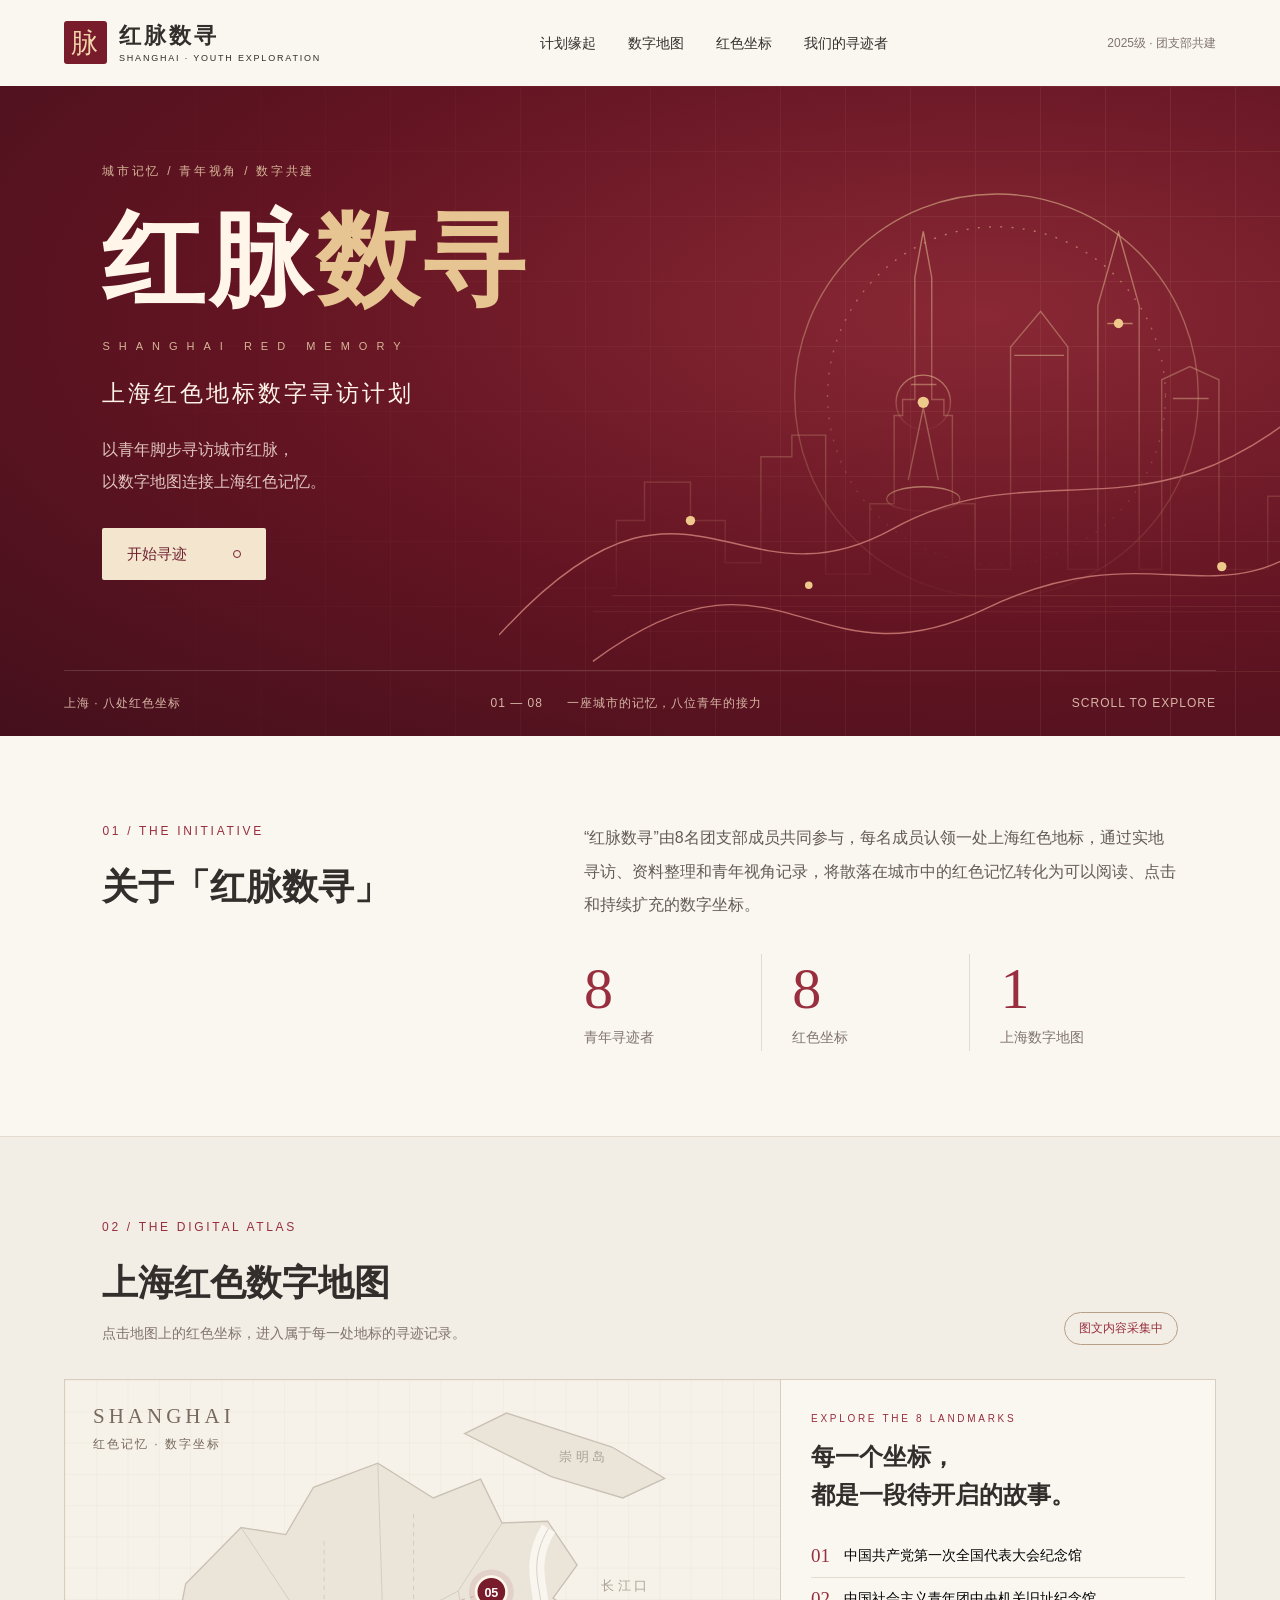
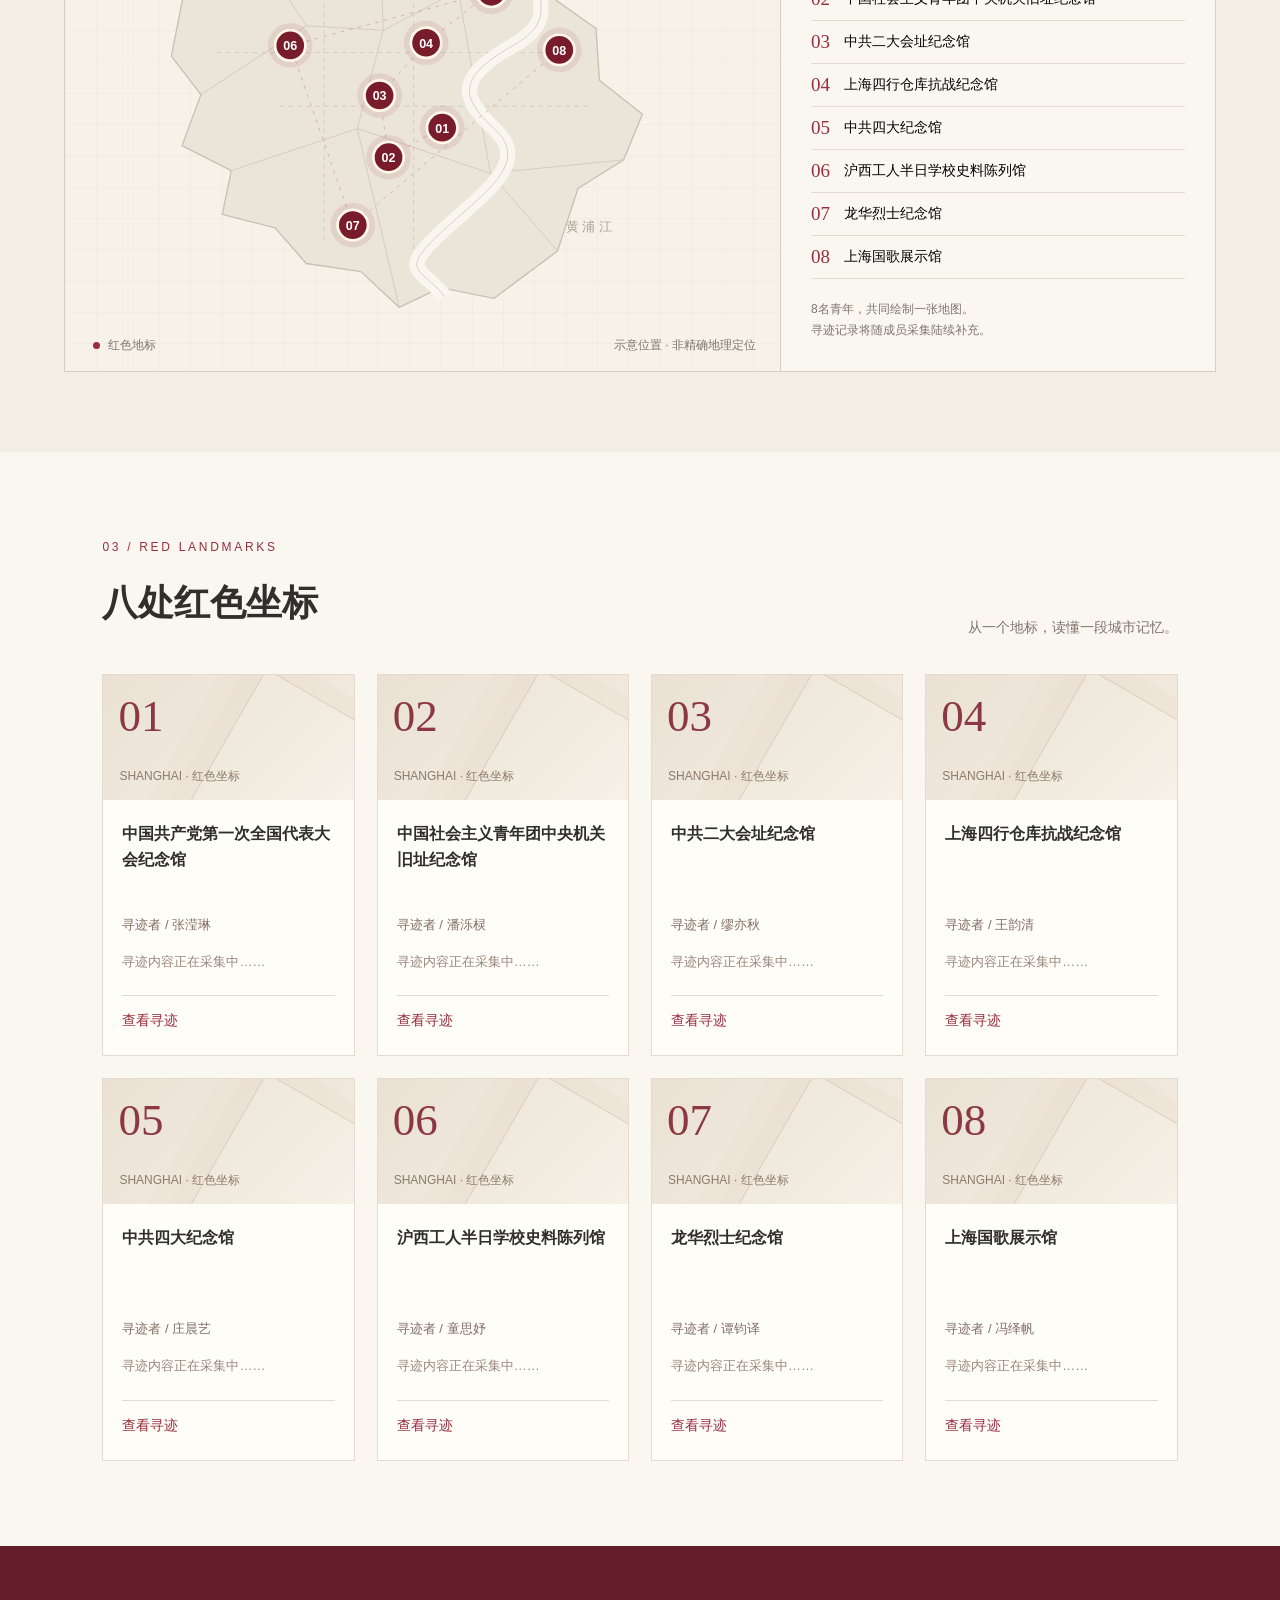
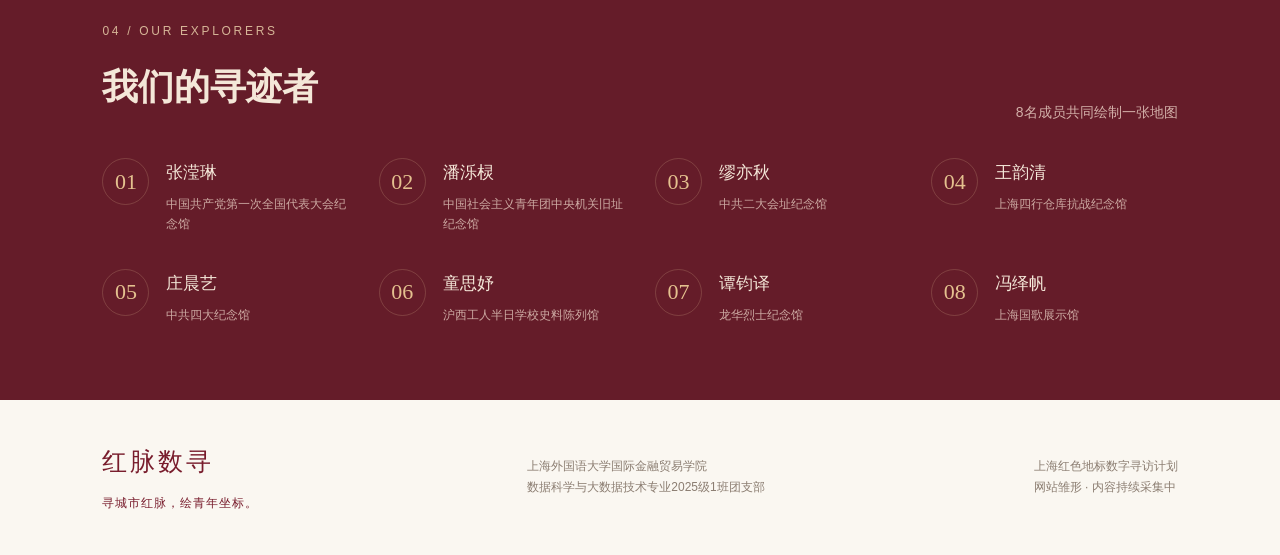
==== index.html @ 89b391ea "Add files via upload" ====
<!doctype html>
<html lang="zh-CN">
<head><meta charset="UTF-8"><meta name="viewport" content="width=device-width,initial-scale=1"><meta name="description" content="红脉数寻：8名青年共同参与的上海红色地标数字寻访计划。"><title>红脉数寻 · 上海红色地标数字寻访计划</title><link rel="icon" type="image/svg+xml" href="data:image/svg+xml,%3Csvg xmlns='http://www.w3.org/2000/svg' viewBox='0 0 40 40'%3E%3Crect width='40' height='40' rx='10' fill='%23891e31'/%3E%3Cpath d='M8 26L16 14L25 23L33 10' fill='none' stroke='%23f3ddae' stroke-width='3'/%3E%3C/svg%3E"><link rel="stylesheet" href="style.css"><script defer src="data.js"></script><script defer src="script.js"></script></head>
<body><a class="skip" href="#map">跳至数字地图</a><header><a class="brand" href="#home"><span class="brand-mark">脉</span><span>红脉数寻<small>SHANGHAI · YOUTH EXPLORATION</small></span></a><nav aria-label="主导航"><a href="#about">计划缘起</a><a href="#map">数字地图</a><a href="#landmarks">红色坐标</a><a href="#team">我们的寻迹者</a></nav><span class="edition">2025级 · 团支部共建</span></header>
<main><section class="hero" id="home"><div class="hero-grid"></div><div class="hero-copy"><p class="eyebrow">城市记忆 / 青年视角 / 数字共建</p><h1>红脉<span>数寻</span><i>SHANGHAI RED MEMORY</i></h1><h2>上海红色地标数字寻访计划</h2><p class="hero-description">以青年脚步寻访城市红脉，<br>以数字地图连接上海红色记忆。</p><a class="button light" href="#map">开始寻迹 <span class="button-dot"></span></a></div><svg class="skyline" viewBox="0 0 900 590" aria-hidden="true"><defs><linearGradient id="city" x2="0" y2="1"><stop stop-color="#d1a37e" stop-opacity=".7"/><stop offset="1" stop-color="#d1a37e" stop-opacity=".04"/></linearGradient></defs><g fill="none" stroke="url(#city)" stroke-width="1.5"><circle cx="530" cy="265" r="215"/><circle cx="530" cy="265" r="180" stroke-dasharray="2 10"/><path d="M40 470H125V398H155V357H204V398H241V443H279V330H312V307H348V455H395V380H421V286H430V269H443V139L452 90L461 139V269H474V286H483V380H507V450H545V213L577 175L606 213V450H638V169L660 91L682 169V450H706V248L736 234L767 248V450H819V372H859V470H895"/><path d="M436 355L452 278L468 355M439 253H466M549 222H602M648 188H675M718 268H756M120 478H863M100 495H875M140 516H845"/><circle cx="452" cy="272" r="29"/><ellipse cx="452" cy="375" rx="39" ry="13"/><path d="M100 548C300 400 330 582 518 492S770 520 900 393M0 520C200 300 250 500 419 407S701 440 900 240" stroke="#bd6e69"/></g><g fill="#efc98c"><circle cx="204" cy="398" r="5"/><circle cx="452" cy="272" r="6"/><circle cx="660" cy="188" r="5"/><circle cx="770" cy="447" r="5"/><circle cx="330" cy="467" r="4"/></g></svg><div class="hero-bottom"><span>上海 · 八处红色坐标</span><span>01 — 08 <b>一座城市的记忆，八位青年的接力</b></span><span>SCROLL TO EXPLORE</span></div></section>
<section class="section about" id="about"><div><p class="eyebrow red">01 / THE INITIATIVE</p><h2>关于「红脉数寻」</h2></div><div><p class="intro">“红脉数寻”由8名团支部成员共同参与，每名成员认领一处上海红色地标，通过实地寻访、资料整理和青年视角记录，将散落在城市中的红色记忆转化为可以阅读、点击和持续扩充的数字坐标。</p><div class="stats"><div><strong>8</strong><span>青年寻迹者</span></div><div><strong>8</strong><span>红色坐标</span></div><div><strong>1</strong><span>上海数字地图</span></div></div></div></section>
<section class="map-section" id="map"><div class="section-heading"><div><p class="eyebrow red">02 / THE DIGITAL ATLAS</p><h2>上海红色数字地图</h2><p>点击地图上的红色坐标，进入属于每一处地标的寻迹记录。</p></div><span class="status">图文内容采集中</span></div><div class="atlas"><div class="map-canvas"><div class="map-caption">SHANGHAI<br><small>红色记忆 · 数字坐标</small></div><svg id="map-svg" viewBox="0 0 800 660" role="group" aria-label="上海红色地标示意地图"><defs><pattern id="grid" width="35" height="35" patternUnits="userSpaceOnUse"><path d="M35 0H0V35" fill="none" stroke="#e5dcd1" stroke-width=".6"/></pattern></defs><rect width="800" height="660" fill="url(#grid)"/><g fill="#eae4d9" stroke="#c9c1b4" stroke-width="1.5"><path d="M135 228L197 165L247 173L278 120L350 93L412 132L465 111L489 160L540 158L573 207L546 244L594 278L598 336L646 374L625 425L574 457L551 527L480 580L420 568L374 590L331 550L270 541L235 501L176 486L186 437L131 409L152 352L119 309Z"/><path d="M447 60L494 37L612 75L671 110L624 132L544 108Z"/></g><g fill="none" stroke="#d3cabc" stroke-width="1"><path d="M197 165L270 275L152 352M270 275L356 280L350 93M356 280L440 236L489 160M356 280L327 390L186 437M327 390L374 590M327 390L476 440L551 527M440 236L476 440L625 425"/><path d="M170 305L552 305M240 365L590 365M290 180L290 515M390 150L390 550" stroke-dasharray="5 5"/></g><path d="M541 166C503 229 566 260 503 296S440 353 481 391S467 463 420 507S398 545 425 578" fill="none" stroke="#f9f6ef" stroke-width="17"/><path d="M541 166C503 229 566 260 503 296S440 353 481 391S467 463 420 507S398 545 425 578" fill="none" stroke="#d4cbc0" stroke-width="1"/><text x="560" y="505" class="geo-label">黄浦江</text><text x="553" y="91" class="geo-label">崇明岛</text><text x="600" y="235" class="geo-label">长江口</text><path id="connections" fill="none" stroke="#a84751" stroke-opacity=".35" stroke-dasharray="4 6"/><g id="nodes"></g></svg><div class="map-foot"><span><i></i> 红色地标</span><span>示意位置 · 非精确地理定位</span></div></div><aside class="map-directory"><p class="eyebrow red">EXPLORE THE 8 LANDMARKS</p><h3>每一个坐标，<br>都是一段待开启的故事。</h3><div id="map-list"></div><p class="map-note">8名青年，共同绘制一张地图。<br>寻迹记录将随成员采集陆续补充。</p></aside></div></section>
<section class="section landmarks" id="landmarks"><div class="section-heading"><div><p class="eyebrow red">03 / RED LANDMARKS</p><h2>八处红色坐标</h2></div><p>从一个地标，读懂一段城市记忆。</p></div><div class="cards" id="cards"></div></section>
<section class="team-section" id="team"><div class="section-heading"><div><p class="eyebrow">04 / OUR EXPLORERS</p><h2>我们的寻迹者</h2></div><p>8名成员共同绘制一张地图</p></div><div id="team-grid" class="team-grid"></div></section></main><footer><div class="footer-brand">红脉数寻<small>寻城市红脉，绘青年坐标。</small></div><p>上海外国语大学国际金融贸易学院<br>数据科学与大数据技术专业2025级1班团支部</p><span>上海红色地标数字寻访计划<br>网站雏形 · 内容持续采集中</span></footer>
<div id="detail-overlay" hidden></div><div id="detail" class="drawer" role="dialog" aria-modal="true" aria-labelledby="detail-title" hidden><div class="drawer-bar"><span>红脉数寻 / 寻迹档案</span><button id="close-detail" aria-label="关闭地标详情">关闭 ×</button></div><div id="detail-content"></div></div></body></html>
---- style.css ----
:root{--wine:#781c2c;--red:#982e3e;--ink:#312e2b;--muted:#80746d;--paper:#faf7f1;--line:#e4dbd0;--gold:#e6c592}*{box-sizing:border-box}html{scroll-behavior:smooth;scroll-padding-top:86px}body{margin:0;background:var(--paper);color:var(--ink);font:16px/1.75 "Microsoft YaHei","PingFang SC",sans-serif}button,a{-webkit-tap-highlight-color:transparent}a{color:inherit;text-decoration:none}button{font:inherit;cursor:pointer}button:focus-visible,a:focus-visible,[tabindex]:focus-visible{outline:3px solid #c69442;outline-offset:5px}.skip{position:fixed;left:15px;top:-100px;z-index:100;background:white;padding:10px}.skip:focus{top:15px}header{height:86px;display:flex;align-items:center;justify-content:space-between;padding:0 5%;background:var(--paper);gap:24px}.brand{display:flex;gap:12px;align-items:center;font-weight:700;font-size:22px;letter-spacing:3px}.brand-mark{display:grid;place-items:center;background:var(--wine);color:#f3d7ac;border-radius:3px;width:43px;height:43px;font:27px Georgia,serif}.brand small{display:block;font-size:9px;letter-spacing:1.8px;font-weight:400}.brand span:last-child{line-height:1.4}nav{display:flex;gap:32px;font-size:14px}nav a:hover{color:var(--red)}.edition{font-size:12px;color:var(--muted)}.hero{position:relative;min-height:650px;overflow:hidden;background:radial-gradient(ellipse at 77% 35%,#8a2835 0,#631422 53%,#44101c 100%);color:#fff5e8;padding:75px 8% 105px}.hero-grid{position:absolute;inset:0;opacity:.13;background-image:linear-gradient(#c7987a 1px,transparent 1px),linear-gradient(90deg,#c7987a 1px,transparent 1px);background-size:65px 65px;mask-image:linear-gradient(90deg,transparent,#000)}.hero-copy{position:relative;z-index:1}.eyebrow{font-size:12px;letter-spacing:2.7px;font-weight:500;margin:0 0 20px;color:#d6b597}.red{color:var(--red)}h1{font-family:"Songti SC","SimSun",serif;font-size:clamp(76px,8vw,120px);font-weight:700;line-height:1.15;letter-spacing:5px;margin:0 0 20px}h1 span{color:var(--gold)}h1 i{display:block;font:11px/2 sans-serif;letter-spacing:9px;margin-top:15px;color:#d6b597}h2{font-family:"Songti SC","SimSun",serif;font-weight:600;font-size:36px;line-height:1.4;margin:0 0 16px}.hero h2{font-family:inherit;font-size:23px;font-weight:400;letter-spacing:3px}.hero-description{font-size:16px;color:#e0c5be;margin:25px 0 30px;line-height:2}.button{display:inline-flex;align-items:center;justify-content:space-between;gap:46px;padding:13px 25px;font-size:15px;border-radius:2px}.light{background:#f3e5ce;color:#6e2130}.button:hover{background:#fff3dd}.button-dot{width:8px;height:8px;border:1px solid var(--wine);border-radius:50%}.skyline{position:absolute;width:66%;right:-5%;bottom:35px;max-height:590px}.hero-bottom{position:absolute;bottom:0;left:5%;right:5%;height:66px;border-top:1px solid #ffffff25;display:flex;justify-content:space-between;align-items:center;font-size:12px;color:#d7b5a4;letter-spacing:1px}.hero-bottom b{font-weight:400;margin-left:20px}.section{padding:85px 8%}.about{display:grid;grid-template-columns:1fr 1.5fr;gap:8%;border-bottom:1px solid var(--line)}.intro{margin:0;line-height:2.1;color:#645b55}.stats{display:flex;margin-top:32px;gap:0}.stats>div{flex:1;border-right:1px solid var(--line);padding-left:30px}.stats>div:first-child{padding-left:0}.stats>div:last-child{border:0}.stats strong{font:58px/1.2 Georgia,serif;color:var(--red);display:block}.stats span{font-size:14px;color:var(--muted)}.section-heading{display:flex;align-items:end;justify-content:space-between;gap:30px;margin-bottom:34px}.section-heading p:not(.eyebrow){color:var(--muted);font-size:14px;margin:0}.section-heading h2{margin-bottom:12px}.status{border:1px solid #b89f86;border-radius:30px;padding:5px 14px;font-size:12px;white-space:nowrap;color:var(--red)}.map-section{padding:80px 5%;background:#f2ede5}.map-section>.section-heading{padding:0 3.3%}.atlas{display:grid;grid-template-columns:minmax(0,1.65fr) minmax(285px,1fr);border:1px solid #d8cec0;background:var(--paper)}.map-canvas{position:relative;background:#f6f2e9;border-right:1px solid #d8cec0;display:flex;align-items:center}.map-canvas svg{display:block;width:100%;height:auto}.map-caption{position:absolute;top:24px;left:28px;font:21px Georgia,serif;letter-spacing:4px;z-index:1;color:#77695e}.map-caption small{font:12px/2 sans-serif;letter-spacing:2px}.geo-label{font:14px sans-serif;fill:#aaa095;letter-spacing:4px}.map-foot{position:absolute;bottom:15px;left:28px;right:24px;display:flex;justify-content:space-between;font-size:12px;color:var(--muted)}.map-foot i{display:inline-block;width:7px;height:7px;border-radius:50%;background:var(--red);margin-right:5px}.node{cursor:pointer;outline:none}.node .halo{fill:#992b3b;opacity:.1;animation:pulse 4s infinite}.node .pin{fill:var(--wine);stroke:#fff7e8;stroke-width:3}.node text{fill:white;font:bold 14px sans-serif;text-anchor:middle;dominant-baseline:central;pointer-events:none}.node:hover .pin,.node:focus .pin{fill:#bd5960;stroke:#c9974d;stroke-width:4}.node:hover .halo{opacity:.25}.map-directory{padding:30px}.map-directory h3{font-family:"SimSun",serif;font-size:24px;line-height:1.6;margin:0 0 20px}.map-directory .eyebrow{font-size:10px;margin-bottom:10px}.map-list-button{width:100%;display:flex;align-items:center;text-align:left;gap:14px;background:none;border:0;border-bottom:1px solid var(--line);padding:10px 0;font-size:14px;line-height:1.5}.map-list-button span{font:19px Georgia,serif;color:var(--red)}.map-list-button:hover{color:var(--red);background:#efe6db}.map-note{font-size:12px;color:var(--muted);margin:20px 0 0}.cards{display:grid;grid-template-columns:repeat(4,minmax(0,1fr));gap:22px}.card{background:#fffdf8;border:1px solid var(--line);transition:transform .25s,box-shadow .25s;overflow:hidden}.card:hover{transform:translateY(-5px);box-shadow:0 12px 35px #41101c0d}.card-art{height:125px;position:relative;background:linear-gradient(135deg,#eae1d4,#f6f0e6);overflow:hidden;padding:15px}.card-art:after{content:"";position:absolute;width:170px;height:170px;right:-30px;top:25px;border:1px solid #b79a7c55;transform:rotate(30deg);box-shadow:0 0 0 18px #b79a7c0c,0 0 0 38px #b79a7c0a}.card-number{font:45px Georgia,serif;color:#8c3744}.card-art small{position:absolute;bottom:13px;left:16px;font-size:12px;color:#8c7a6a}.card-content{padding:21px 19px}.card h3{font-size:16px;line-height:1.65;margin:0 0 14px;min-height:79px}.collector{font-size:13px;color:#806e63;margin:0}.card-tagline{font-size:13px;color:#98867b;margin:14px 0 22px}.card button{border:0;border-top:1px solid var(--line);background:none;padding:12px 0 0;width:100%;text-align:left;color:var(--red);font-size:14px}.team-section{padding:75px 8%;background:#651c29;color:#f4e7d8}.team-section .section-heading p:not(.eyebrow){color:#d2afa8}.team-grid{display:grid;grid-template-columns:repeat(4,1fr);gap:34px 30px}.member{display:flex;gap:17px;align-items:start}.avatar{flex-shrink:0;border:1px solid #b8877055;color:#e4c18f;width:47px;height:47px;border-radius:50%;display:grid;place-items:center;font:22px Georgia,serif}.member h3{font-size:17px;font-weight:500;margin:0 0 6px}.member p{font-size:12px;color:#cdaaa3;line-height:1.7;margin:0}footer{display:flex;justify-content:space-between;gap:25px;padding:40px 8%;font-size:12px;color:#8b7d71;align-items:center}.footer-brand{font-family:"SimSun",serif;font-size:25px;color:var(--wine);letter-spacing:3px}.footer-brand small{display:block;font:12px/2 sans-serif;letter-spacing:1px;margin-top:7px}.drawer{position:fixed;left:auto;right:0;top:0;bottom:0;width:min(750px,100%);height:100dvh;max-height:100dvh;max-width:100%;margin:0;border:0;padding:0;background:var(--paper);color:var(--ink);box-shadow:-20px 0 80px #21071340}.drawer:not([hidden]){animation:slide .3s ease-out}#detail-overlay{background:#25101699;backdrop-filter:blur(3px)}.drawer-bar{position:sticky;top:0;background:var(--paper);display:flex;justify-content:space-between;align-items:center;border-bottom:1px solid var(--line);padding:18px 30px;z-index:3;font-size:13px;color:var(--muted)}.drawer-bar button{border:1px solid var(--line);background:none;padding:6px 14px;color:var(--wine)}#detail-content{padding:30px 36px 60px}.detail-no{font:45px Georgia,serif;color:var(--red)}#detail-title{font-size:30px;margin-top:10px}.detail-owner{color:var(--muted);font-size:14px}.detail-tagline{color:var(--red);font-size:16px}.photo{margin:22px 0}.photo-box{aspect-ratio:16/9;background:repeating-linear-gradient(135deg,#eae1d422 0,#eae1d422 1px,transparent 1px,transparent 12px),#f0e9df;border:1px solid #ded1c2;display:grid;place-content:center;text-align:center;color:#9a8270;gap:8px}.photo-box .photo-symbol{font-size:30px;line-height:1}.photo-box span{font-size:14px}.photo img{width:100%;aspect-ratio:16/9;object-fit:cover;display:block}.photo figcaption{font-size:12px;color:#998777;margin-top:8px}.facts{display:grid;grid-template-columns:1fr 1fr;gap:16px;padding:22px 0;border-block:1px solid var(--line);margin:25px 0}.fact dt{font-size:12px;color:var(--muted)}.fact dd{font-size:14px;margin:5px 0 0}.detail-section{margin:30px 0}.detail-section h3{font-family:"SimSun",serif;font-size:22px;border-left:3px solid var(--red);padding-left:12px}.detail-section p{white-space:pre-wrap;overflow-wrap:anywhere}.placeholder{color:#978577}.note{padding:1px 20px 15px;background:#f0e7dc}.tags{display:flex;flex-wrap:wrap;gap:8px}.tag{border:1px solid #d7c6b3;padding:3px 12px;color:#8a524b;font-size:13px}.gallery{display:grid;grid-template-columns:repeat(3,1fr);gap:12px}.gallery .photo{margin:0}.gallery .photo-box span{font-size:12px}.source{padding:15px 0;border-bottom:1px solid var(--line);font-size:14px}.source small{display:block;color:var(--muted)}.source a{color:var(--red);text-decoration:underline}.reveal{opacity:0;transform:translateY(16px);transition:opacity .6s,transform .6s}.reveal.seen{opacity:1;transform:none}@keyframes pulse{50%{r:28;opacity:.03}}@keyframes slide{from{transform:translateX(100%)}to{transform:none}}@media(min-width:1500px){.hero{padding-top:100px;min-height:720px}.skyline{right:0}}@media(max-width:1050px){.edition{display:none}.hero{min-height:620px}.skyline{width:77%;right:-20%;opacity:.7}.cards{grid-template-columns:repeat(2,1fr)}.card h3{min-height:53px}.team-grid{grid-template-columns:repeat(2,1fr)}.atlas{grid-template-columns:1.3fr 1fr}.map-directory{padding:24px 20px}.about{gap:5%;grid-template-columns:1fr 1.5fr}nav{gap:20px}}@media(max-width:700px){header{height:auto;min-height:94px;padding:14px 5%;flex-wrap:wrap;gap:12px}.brand{font-size:19px}.brand small{font-size:8px}nav{width:100%;justify-content:space-between;font-size:12px;gap:8px}.hero{padding:50px 7% 155px;min-height:655px}.hero h2{font-size:18px;letter-spacing:1px}.hero h1{font-size:77px}.hero h1 i{letter-spacing:4px;font-size:9px}.hero .eyebrow{font-size:10px;letter-spacing:2px}.skyline{width:115%;right:-32%;bottom:30px;opacity:.4}.hero-bottom{height:64px;font-size:10px}.hero-bottom b,.hero-bottom>span:last-child{display:none}.section,.map-section,.team-section{padding:55px 6%}.about{display:block}.about .intro{font-size:15px}.section h2,.map-section h2,.team-section h2{font-size:28px}.stats strong{font-size:48px}.stats>div{padding-left:20px}.section-heading{display:block;margin-bottom:25px}.section-heading>.status{display:inline-block;margin-top:16px}.section-heading>p{margin-top:12px!important}.atlas{display:block}.map-canvas{border:0;border-bottom:1px solid var(--line);min-height:380px}.map-canvas svg{min-height:380px}.map-caption{font-size:16px;top:14px;left:16px}.map-caption small{font-size:10px}.map-foot{left:12px;right:12px;font-size:9px;bottom:10px}.map-directory h3{font-size:22px}.cards{grid-template-columns:1fr;gap:20px}.card-art{height:130px}.card h3{min-height:0;font-size:18px}.card-content{padding:20px 23px}.card-tagline{font-size:14px}.team-grid{gap:28px 20px}.member{display:block}.avatar{margin-bottom:10px}.member p{font-size:12px}footer{padding:35px 6%;display:block}footer>span{display:block;margin-top:20px}.eyebrow{font-size:11px}#detail-content{padding:24px 22px 45px}.drawer-bar{padding:14px 22px}.facts{grid-template-columns:1fr}#detail-title{font-size:26px}.gallery{grid-template-columns:1fr}.gallery .photo-box span{font-size:14px}.gallery .photo{margin-bottom:10px}}@media(prefers-reduced-motion:reduce){html{scroll-behavior:auto}*,*:before,*:after{animation:none!important;transition:none!important}.reveal{opacity:1;transform:none}}

[hidden]{display:none!important}.drawer{z-index:51;overflow-y:auto}#detail-overlay{position:fixed;inset:0;z-index:50;background:#25101699;backdrop-filter:blur(3px)}
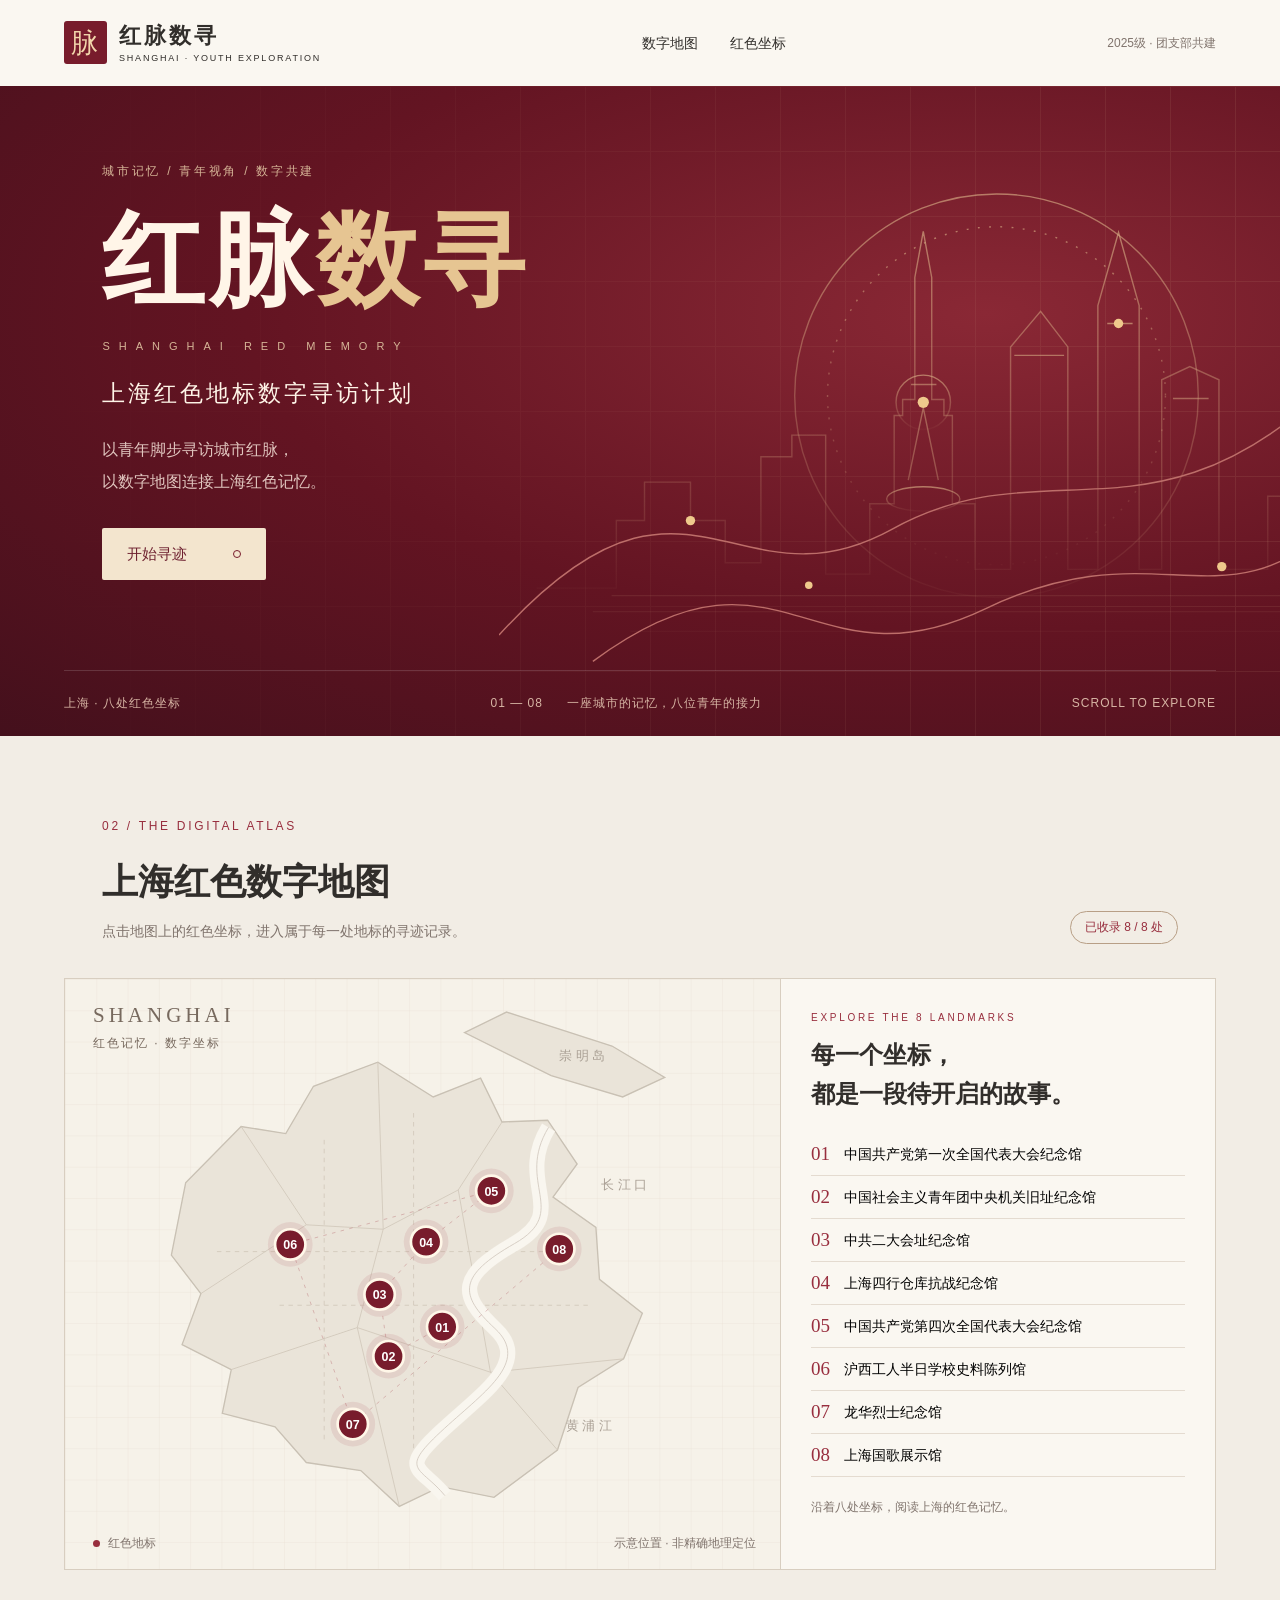
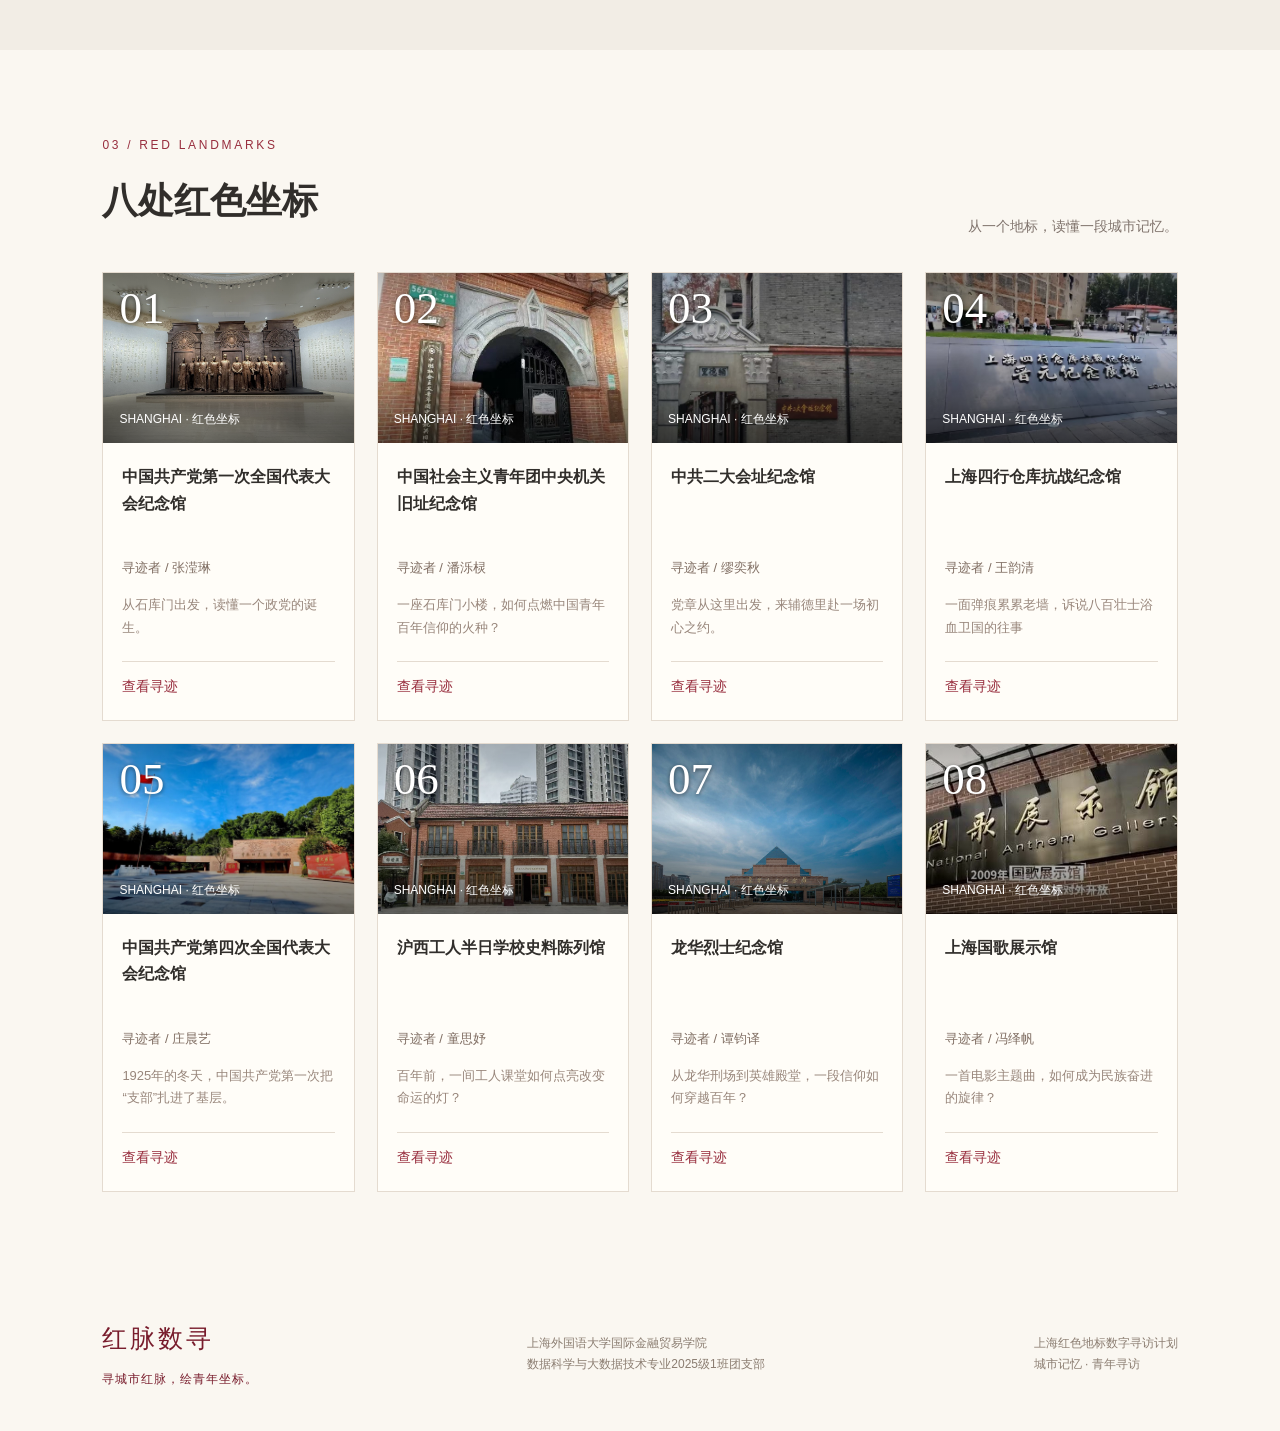
==== commit 7182dac2: "补齐八处红色地标、38张寻访照片与来源，精简游客展示页面" ====
--- a/index.html
+++ b/index.html
@@ -1,12 +1,12 @@
 <!doctype html>
 <html lang="zh-CN">
 <head><meta charset="UTF-8"><meta name="viewport" content="width=device-width,initial-scale=1"><meta name="description" content="红脉数寻：8名青年共同参与的上海红色地标数字寻访计划。"><title>红脉数寻 · 上海红色地标数字寻访计划</title><link rel="icon" type="image/svg+xml" href="data:image/svg+xml,%3Csvg xmlns='http://www.w3.org/2000/svg' viewBox='0 0 40 40'%3E%3Crect width='40' height='40' rx='10' fill='%23891e31'/%3E%3Cpath d='M8 26L16 14L25 23L33 10' fill='none' stroke='%23f3ddae' stroke-width='3'/%3E%3C/svg%3E"><link rel="stylesheet" href="style.css"><script defer src="data.js"></script><script defer src="script.js"></script></head>
-<body><a class="skip" href="#map">跳至数字地图</a><header><a class="brand" href="#home"><span class="brand-mark">脉</span><span>红脉数寻<small>SHANGHAI · YOUTH EXPLORATION</small></span></a><nav aria-label="主导航"><a href="#about">计划缘起</a><a href="#map">数字地图</a><a href="#landmarks">红色坐标</a><a href="#team">我们的寻迹者</a></nav><span class="edition">2025级 · 团支部共建</span></header>
+<body><a class="skip" href="#map">跳至数字地图</a><header><a class="brand" href="#home"><span class="brand-mark">脉</span><span>红脉数寻<small>SHANGHAI · YOUTH EXPLORATION</small></span></a><nav aria-label="主导航"><a href="#map">数字地图</a><a href="#landmarks">红色坐标</a></nav><span class="edition">2025级 · 团支部共建</span></header>
 <main><section class="hero" id="home"><div class="hero-grid"></div><div class="hero-copy"><p class="eyebrow">城市记忆 / 青年视角 / 数字共建</p><h1>红脉<span>数寻</span><i>SHANGHAI RED MEMORY</i></h1><h2>上海红色地标数字寻访计划</h2><p class="hero-description">以青年脚步寻访城市红脉，<br>以数字地图连接上海红色记忆。</p><a class="button light" href="#map">开始寻迹 <span class="button-dot"></span></a></div><svg class="skyline" viewBox="0 0 900 590" aria-hidden="true"><defs><linearGradient id="city" x2="0" y2="1"><stop stop-color="#d1a37e" stop-opacity=".7"/><stop offset="1" stop-color="#d1a37e" stop-opacity=".04"/></linearGradient></defs><g fill="none" stroke="url(#city)" stroke-width="1.5"><circle cx="530" cy="265" r="215"/><circle cx="530" cy="265" r="180" stroke-dasharray="2 10"/><path d="M40 470H125V398H155V357H204V398H241V443H279V330H312V307H348V455H395V380H421V286H430V269H443V139L452 90L461 139V269H474V286H483V380H507V450H545V213L577 175L606 213V450H638V169L660 91L682 169V450H706V248L736 234L767 248V450H819V372H859V470H895"/><path d="M436 355L452 278L468 355M439 253H466M549 222H602M648 188H675M718 268H756M120 478H863M100 495H875M140 516H845"/><circle cx="452" cy="272" r="29"/><ellipse cx="452" cy="375" rx="39" ry="13"/><path d="M100 548C300 400 330 582 518 492S770 520 900 393M0 520C200 300 250 500 419 407S701 440 900 240" stroke="#bd6e69"/></g><g fill="#efc98c"><circle cx="204" cy="398" r="5"/><circle cx="452" cy="272" r="6"/><circle cx="660" cy="188" r="5"/><circle cx="770" cy="447" r="5"/><circle cx="330" cy="467" r="4"/></g></svg><div class="hero-bottom"><span>上海 · 八处红色坐标</span><span>01 — 08 <b>一座城市的记忆，八位青年的接力</b></span><span>SCROLL TO EXPLORE</span></div></section>
-<section class="section about" id="about"><div><p class="eyebrow red">01 / THE INITIATIVE</p><h2>关于「红脉数寻」</h2></div><div><p class="intro">“红脉数寻”由8名团支部成员共同参与，每名成员认领一处上海红色地标，通过实地寻访、资料整理和青年视角记录，将散落在城市中的红色记忆转化为可以阅读、点击和持续扩充的数字坐标。</p><div class="stats"><div><strong>8</strong><span>青年寻迹者</span></div><div><strong>8</strong><span>红色坐标</span></div><div><strong>1</strong><span>上海数字地图</span></div></div></div></section>
-<section class="map-section" id="map"><div class="section-heading"><div><p class="eyebrow red">02 / THE DIGITAL ATLAS</p><h2>上海红色数字地图</h2><p>点击地图上的红色坐标，进入属于每一处地标的寻迹记录。</p></div><span class="status">图文内容采集中</span></div><div class="atlas"><div class="map-canvas"><div class="map-caption">SHANGHAI<br><small>红色记忆 · 数字坐标</small></div><svg id="map-svg" viewBox="0 0 800 660" role="group" aria-label="上海红色地标示意地图"><defs><pattern id="grid" width="35" height="35" patternUnits="userSpaceOnUse"><path d="M35 0H0V35" fill="none" stroke="#e5dcd1" stroke-width=".6"/></pattern></defs><rect width="800" height="660" fill="url(#grid)"/><g fill="#eae4d9" stroke="#c9c1b4" stroke-width="1.5"><path d="M135 228L197 165L247 173L278 120L350 93L412 132L465 111L489 160L540 158L573 207L546 244L594 278L598 336L646 374L625 425L574 457L551 527L480 580L420 568L374 590L331 550L270 541L235 501L176 486L186 437L131 409L152 352L119 309Z"/><path d="M447 60L494 37L612 75L671 110L624 132L544 108Z"/></g><g fill="none" stroke="#d3cabc" stroke-width="1"><path d="M197 165L270 275L152 352M270 275L356 280L350 93M356 280L440 236L489 160M356 280L327 390L186 437M327 390L374 590M327 390L476 440L551 527M440 236L476 440L625 425"/><path d="M170 305L552 305M240 365L590 365M290 180L290 515M390 150L390 550" stroke-dasharray="5 5"/></g><path d="M541 166C503 229 566 260 503 296S440 353 481 391S467 463 420 507S398 545 425 578" fill="none" stroke="#f9f6ef" stroke-width="17"/><path d="M541 166C503 229 566 260 503 296S440 353 481 391S467 463 420 507S398 545 425 578" fill="none" stroke="#d4cbc0" stroke-width="1"/><text x="560" y="505" class="geo-label">黄浦江</text><text x="553" y="91" class="geo-label">崇明岛</text><text x="600" y="235" class="geo-label">长江口</text><path id="connections" fill="none" stroke="#a84751" stroke-opacity=".35" stroke-dasharray="4 6"/><g id="nodes"></g></svg><div class="map-foot"><span><i></i> 红色地标</span><span>示意位置 · 非精确地理定位</span></div></div><aside class="map-directory"><p class="eyebrow red">EXPLORE THE 8 LANDMARKS</p><h3>每一个坐标，<br>都是一段待开启的故事。</h3><div id="map-list"></div><p class="map-note">8名青年，共同绘制一张地图。<br>寻迹记录将随成员采集陆续补充。</p></aside></div></section>
+
+<section class="map-section" id="map"><div class="section-heading"><div><p class="eyebrow red">02 / THE DIGITAL ATLAS</p><h2>上海红色数字地图</h2><p>点击地图上的红色坐标，进入属于每一处地标的寻迹记录。</p></div><span class="status">八处红色地标</span></div><div class="atlas"><div class="map-canvas"><div class="map-caption">SHANGHAI<br><small>红色记忆 · 数字坐标</small></div><svg id="map-svg" viewBox="0 0 800 660" role="group" aria-label="上海红色地标示意地图"><defs><pattern id="grid" width="35" height="35" patternUnits="userSpaceOnUse"><path d="M35 0H0V35" fill="none" stroke="#e5dcd1" stroke-width=".6"/></pattern></defs><rect width="800" height="660" fill="url(#grid)"/><g fill="#eae4d9" stroke="#c9c1b4" stroke-width="1.5"><path d="M135 228L197 165L247 173L278 120L350 93L412 132L465 111L489 160L540 158L573 207L546 244L594 278L598 336L646 374L625 425L574 457L551 527L480 580L420 568L374 590L331 550L270 541L235 501L176 486L186 437L131 409L152 352L119 309Z"/><path d="M447 60L494 37L612 75L671 110L624 132L544 108Z"/></g><g fill="none" stroke="#d3cabc" stroke-width="1"><path d="M197 165L270 275L152 352M270 275L356 280L350 93M356 280L440 236L489 160M356 280L327 390L186 437M327 390L374 590M327 390L476 440L551 527M440 236L476 440L625 425"/><path d="M170 305L552 305M240 365L590 365M290 180L290 515M390 150L390 550" stroke-dasharray="5 5"/></g><path d="M541 166C503 229 566 260 503 296S440 353 481 391S467 463 420 507S398 545 425 578" fill="none" stroke="#f9f6ef" stroke-width="17"/><path d="M541 166C503 229 566 260 503 296S440 353 481 391S467 463 420 507S398 545 425 578" fill="none" stroke="#d4cbc0" stroke-width="1"/><text x="560" y="505" class="geo-label">黄浦江</text><text x="553" y="91" class="geo-label">崇明岛</text><text x="600" y="235" class="geo-label">长江口</text><path id="connections" fill="none" stroke="#a84751" stroke-opacity=".35" stroke-dasharray="4 6"/><g id="nodes"></g></svg><div class="map-foot"><span><i></i> 红色地标</span><span>示意位置 · 非精确地理定位</span></div></div><aside class="map-directory"><p class="eyebrow red">EXPLORE THE 8 LANDMARKS</p><h3>每一个坐标，<br>都是一段待开启的故事。</h3><div id="map-list"></div><p class="map-note">沿着八处坐标，阅读上海的红色记忆。</p></aside></div></section>
 <section class="section landmarks" id="landmarks"><div class="section-heading"><div><p class="eyebrow red">03 / RED LANDMARKS</p><h2>八处红色坐标</h2></div><p>从一个地标，读懂一段城市记忆。</p></div><div class="cards" id="cards"></div></section>
-<section class="team-section" id="team"><div class="section-heading"><div><p class="eyebrow">04 / OUR EXPLORERS</p><h2>我们的寻迹者</h2></div><p>8名成员共同绘制一张地图</p></div><div id="team-grid" class="team-grid"></div></section></main><footer><div class="footer-brand">红脉数寻<small>寻城市红脉，绘青年坐标。</small></div><p>上海外国语大学国际金融贸易学院<br>数据科学与大数据技术专业2025级1班团支部</p><span>上海红色地标数字寻访计划<br>网站雏形 · 内容持续采集中</span></footer>
+</main><footer><div class="footer-brand">红脉数寻<small>寻城市红脉，绘青年坐标。</small></div><p>上海外国语大学国际金融贸易学院<br>数据科学与大数据技术专业2025级1班团支部</p><span>上海红色地标数字寻访计划<br>城市记忆 · 青年寻访</span></footer>
 <div id="detail-overlay" hidden></div><div id="detail" class="drawer" role="dialog" aria-modal="true" aria-labelledby="detail-title" hidden><div class="drawer-bar"><span>红脉数寻 / 寻迹档案</span><button id="close-detail" aria-label="关闭地标详情">关闭 ×</button></div><div id="detail-content"></div></div></body></html>
 
 
--- a/style.css
+++ b/style.css
@@ -2,3 +2,6 @@
 
 [hidden]{display:none!important}.drawer{z-index:51;overflow-y:auto}#detail-overlay{position:fixed;inset:0;z-index:50;background:#25101699;backdrop-filter:blur(3px)}
 
+
+/* 成员图文上线：详情保留照片完整构图，点击可查看大图。 */
+.card{display:flex;flex-direction:column}.card-art{height:170px;flex-shrink:0}.card-art.has-photo{padding:0}.card-art.has-photo img{width:100%;height:100%;object-fit:cover;display:block}.card-art.has-photo:after{inset:0;width:100%;height:100%;transform:none;border:0;box-shadow:none;background:linear-gradient(180deg,#0004,transparent 45%,#0009)}.card-art.has-photo .card-number{position:absolute;top:9px;left:16px;color:white;z-index:1;text-shadow:0 1px 4px #0008}.card-art.has-photo small{z-index:1;color:white}.card-content{flex:1;display:flex;flex-direction:column}.card-tagline{overflow-wrap:anywhere}.card button{margin-top:auto}.photo-link{display:block;background:#eee6dc}.photo img{height:auto;max-height:470px;aspect-ratio:auto;object-fit:contain}.gallery .photo-link{height:175px;display:flex;align-items:center;justify-content:center}.gallery .photo img{width:100%;height:100%;object-fit:contain}.photo figcaption{overflow-wrap:anywhere}.source{overflow-wrap:anywhere}.editorial-note{padding:12px 15px;border-left:2px solid #ba9566;background:#f0e8dc;font-size:13px;line-height:1.8;color:#7e6756}.detail-section p{line-height:2}.fact dd{overflow-wrap:anywhere}@media(max-width:700px){.card-art{height:200px}.gallery .photo-link{height:auto}.gallery .photo img{height:auto;max-height:500px}.photo figcaption{font-size:13px}}
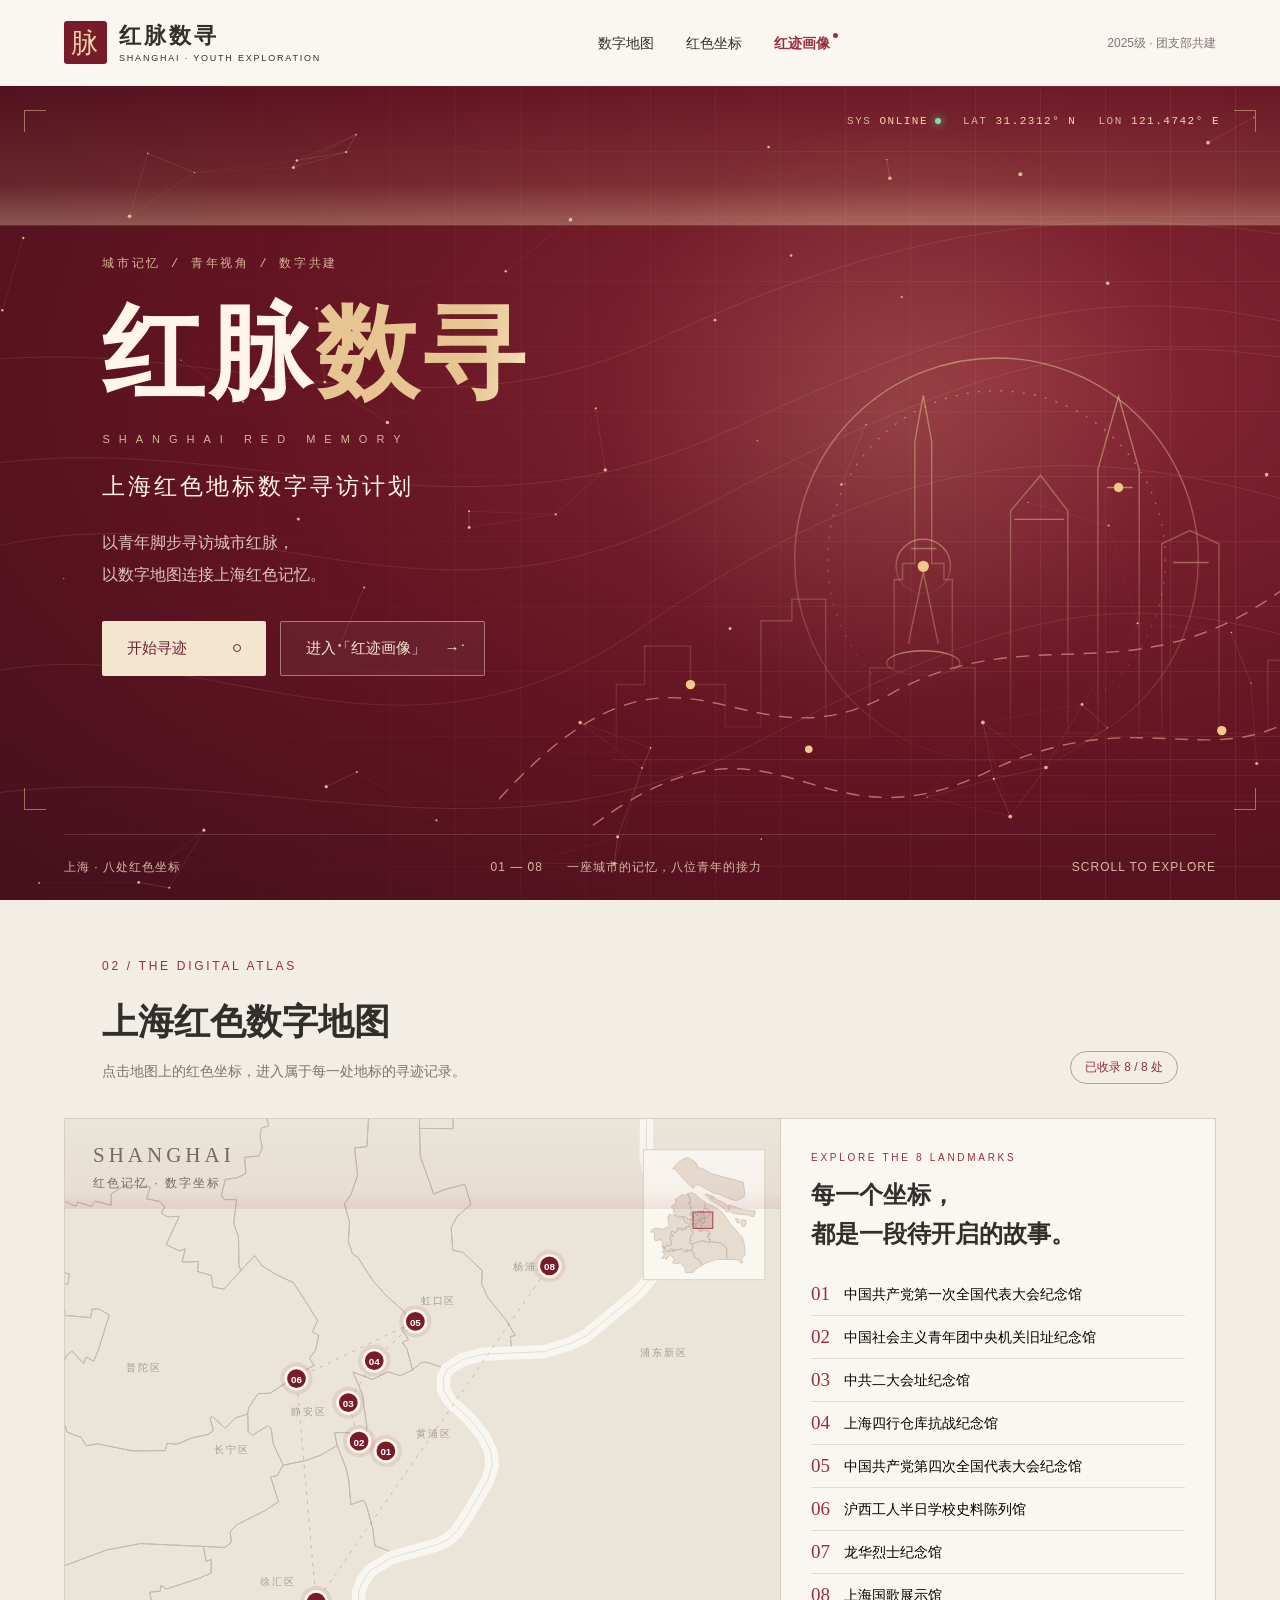
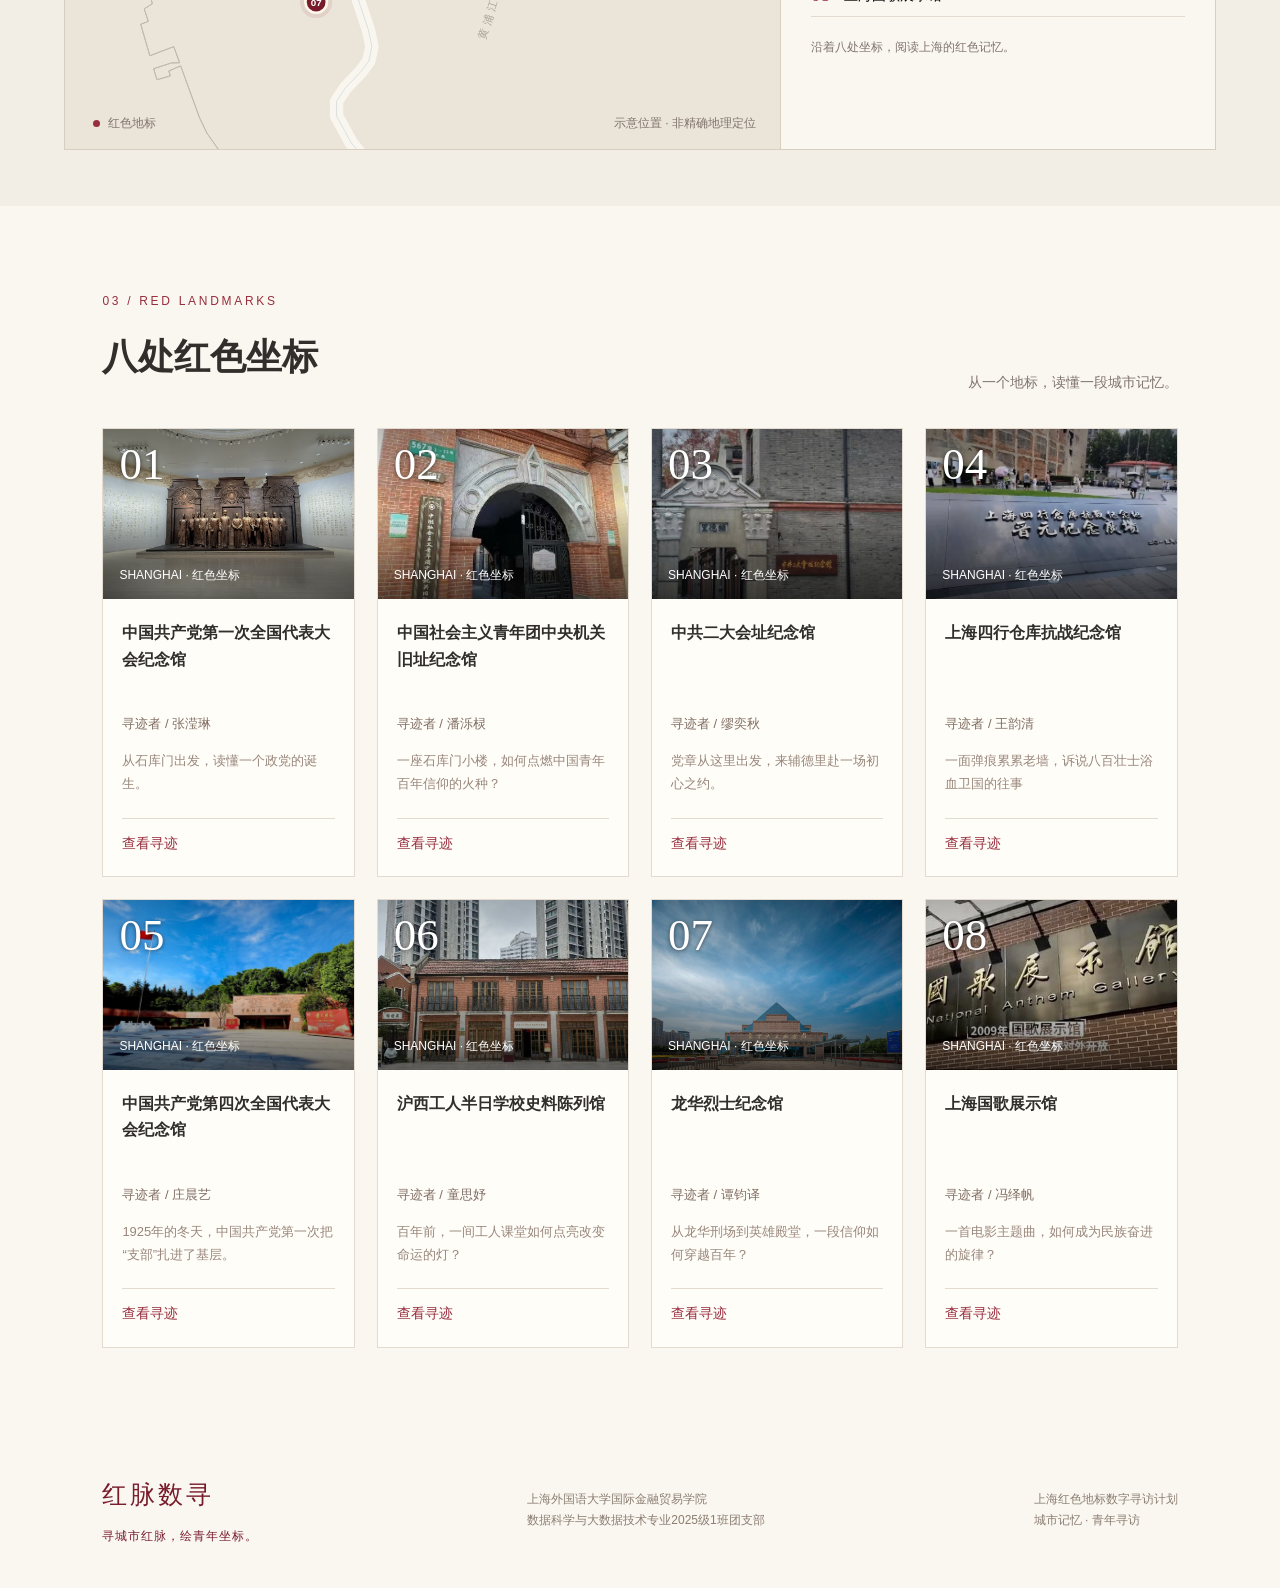
==== commit 93d7bdbf: "封面全屏与动效、真实上海地图、新增「红迹画像」子站 - 红脉数寻：封面铺满首屏并增加流线/粒子/HUD 动效；地图改用真实区界并重算地标坐标；增加「红迹画像」入口 - 红迹画像（hongji/）：以中" ====
--- a/index.html
+++ b/index.html
@@ -1,12 +1,12 @@
-<!doctype html>
-<html lang="zh-CN">
-<head><meta charset="UTF-8"><meta name="viewport" content="width=device-width,initial-scale=1"><meta name="description" content="红脉数寻：8名青年共同参与的上海红色地标数字寻访计划。"><title>红脉数寻 · 上海红色地标数字寻访计划</title><link rel="icon" type="image/svg+xml" href="data:image/svg+xml,%3Csvg xmlns='http://www.w3.org/2000/svg' viewBox='0 0 40 40'%3E%3Crect width='40' height='40' rx='10' fill='%23891e31'/%3E%3Cpath d='M8 26L16 14L25 23L33 10' fill='none' stroke='%23f3ddae' stroke-width='3'/%3E%3C/svg%3E"><link rel="stylesheet" href="style.css"><script defer src="data.js"></script><script defer src="script.js"></script></head>
-<body><a class="skip" href="#map">跳至数字地图</a><header><a class="brand" href="#home"><span class="brand-mark">脉</span><span>红脉数寻<small>SHANGHAI · YOUTH EXPLORATION</small></span></a><nav aria-label="主导航"><a href="#map">数字地图</a><a href="#landmarks">红色坐标</a></nav><span class="edition">2025级 · 团支部共建</span></header>
-<main><section class="hero" id="home"><div class="hero-grid"></div><div class="hero-copy"><p class="eyebrow">城市记忆 / 青年视角 / 数字共建</p><h1>红脉<span>数寻</span><i>SHANGHAI RED MEMORY</i></h1><h2>上海红色地标数字寻访计划</h2><p class="hero-description">以青年脚步寻访城市红脉，<br>以数字地图连接上海红色记忆。</p><a class="button light" href="#map">开始寻迹 <span class="button-dot"></span></a></div><svg class="skyline" viewBox="0 0 900 590" aria-hidden="true"><defs><linearGradient id="city" x2="0" y2="1"><stop stop-color="#d1a37e" stop-opacity=".7"/><stop offset="1" stop-color="#d1a37e" stop-opacity=".04"/></linearGradient></defs><g fill="none" stroke="url(#city)" stroke-width="1.5"><circle cx="530" cy="265" r="215"/><circle cx="530" cy="265" r="180" stroke-dasharray="2 10"/><path d="M40 470H125V398H155V357H204V398H241V443H279V330H312V307H348V455H395V380H421V286H430V269H443V139L452 90L461 139V269H474V286H483V380H507V450H545V213L577 175L606 213V450H638V169L660 91L682 169V450H706V248L736 234L767 248V450H819V372H859V470H895"/><path d="M436 355L452 278L468 355M439 253H466M549 222H602M648 188H675M718 268H756M120 478H863M100 495H875M140 516H845"/><circle cx="452" cy="272" r="29"/><ellipse cx="452" cy="375" rx="39" ry="13"/><path d="M100 548C300 400 330 582 518 492S770 520 900 393M0 520C200 300 250 500 419 407S701 440 900 240" stroke="#bd6e69"/></g><g fill="#efc98c"><circle cx="204" cy="398" r="5"/><circle cx="452" cy="272" r="6"/><circle cx="660" cy="188" r="5"/><circle cx="770" cy="447" r="5"/><circle cx="330" cy="467" r="4"/></g></svg><div class="hero-bottom"><span>上海 · 八处红色坐标</span><span>01 — 08 <b>一座城市的记忆，八位青年的接力</b></span><span>SCROLL TO EXPLORE</span></div></section>
-
-<section class="map-section" id="map"><div class="section-heading"><div><p class="eyebrow red">02 / THE DIGITAL ATLAS</p><h2>上海红色数字地图</h2><p>点击地图上的红色坐标，进入属于每一处地标的寻迹记录。</p></div><span class="status">八处红色地标</span></div><div class="atlas"><div class="map-canvas"><div class="map-caption">SHANGHAI<br><small>红色记忆 · 数字坐标</small></div><svg id="map-svg" viewBox="0 0 800 660" role="group" aria-label="上海红色地标示意地图"><defs><pattern id="grid" width="35" height="35" patternUnits="userSpaceOnUse"><path d="M35 0H0V35" fill="none" stroke="#e5dcd1" stroke-width=".6"/></pattern></defs><rect width="800" height="660" fill="url(#grid)"/><g fill="#eae4d9" stroke="#c9c1b4" stroke-width="1.5"><path d="M135 228L197 165L247 173L278 120L350 93L412 132L465 111L489 160L540 158L573 207L546 244L594 278L598 336L646 374L625 425L574 457L551 527L480 580L420 568L374 590L331 550L270 541L235 501L176 486L186 437L131 409L152 352L119 309Z"/><path d="M447 60L494 37L612 75L671 110L624 132L544 108Z"/></g><g fill="none" stroke="#d3cabc" stroke-width="1"><path d="M197 165L270 275L152 352M270 275L356 280L350 93M356 280L440 236L489 160M356 280L327 390L186 437M327 390L374 590M327 390L476 440L551 527M440 236L476 440L625 425"/><path d="M170 305L552 305M240 365L590 365M290 180L290 515M390 150L390 550" stroke-dasharray="5 5"/></g><path d="M541 166C503 229 566 260 503 296S440 353 481 391S467 463 420 507S398 545 425 578" fill="none" stroke="#f9f6ef" stroke-width="17"/><path d="M541 166C503 229 566 260 503 296S440 353 481 391S467 463 420 507S398 545 425 578" fill="none" stroke="#d4cbc0" stroke-width="1"/><text x="560" y="505" class="geo-label">黄浦江</text><text x="553" y="91" class="geo-label">崇明岛</text><text x="600" y="235" class="geo-label">长江口</text><path id="connections" fill="none" stroke="#a84751" stroke-opacity=".35" stroke-dasharray="4 6"/><g id="nodes"></g></svg><div class="map-foot"><span><i></i> 红色地标</span><span>示意位置 · 非精确地理定位</span></div></div><aside class="map-directory"><p class="eyebrow red">EXPLORE THE 8 LANDMARKS</p><h3>每一个坐标，<br>都是一段待开启的故事。</h3><div id="map-list"></div><p class="map-note">沿着八处坐标，阅读上海的红色记忆。</p></aside></div></section>
-<section class="section landmarks" id="landmarks"><div class="section-heading"><div><p class="eyebrow red">03 / RED LANDMARKS</p><h2>八处红色坐标</h2></div><p>从一个地标，读懂一段城市记忆。</p></div><div class="cards" id="cards"></div></section>
-</main><footer><div class="footer-brand">红脉数寻<small>寻城市红脉，绘青年坐标。</small></div><p>上海外国语大学国际金融贸易学院<br>数据科学与大数据技术专业2025级1班团支部</p><span>上海红色地标数字寻访计划<br>城市记忆 · 青年寻访</span></footer>
+<!doctype html>
+<html lang="zh-CN">
+<head><meta charset="UTF-8"><meta name="viewport" content="width=device-width,initial-scale=1"><meta name="description" content="红脉数寻：8名青年共同参与的上海红色地标数字寻访计划。"><title>红脉数寻 · 上海红色地标数字寻访计划</title><link rel="icon" type="image/svg+xml" href="data:image/svg+xml,%3Csvg xmlns='http://www.w3.org/2000/svg' viewBox='0 0 40 40'%3E%3Crect width='40' height='40' rx='10' fill='%23891e31'/%3E%3Cpath d='M8 26L16 14L25 23L33 10' fill='none' stroke='%23f3ddae' stroke-width='3'/%3E%3C/svg%3E"><link rel="stylesheet" href="style.css"><script defer src="data.js"></script><script defer src="script.js"></script></head>
+<body><a class="skip" href="#map">跳至数字地图</a><header><a class="brand" href="#home"><span class="brand-mark">脉</span><span>红脉数寻<small>SHANGHAI · YOUTH EXPLORATION</small></span></a><nav aria-label="主导航"><a href="#map">数字地图</a><a href="#landmarks">红色坐标</a><a class="nav-entry" href="hongji/index.html">红迹画像</a></nav><span class="edition">2025级 · 团支部共建</span></header>
+<main><section class="hero" id="home"><div class="hero-grid"></div><svg class="hero-flow" viewBox="0 0 1600 900" preserveAspectRatio="xMidYMid slice" aria-hidden="true"><defs><linearGradient id="streak" x1="0" x2="1"><stop offset="0" stop-color="#efc98c" stop-opacity="0"/><stop offset=".5" stop-color="#f6dcae" stop-opacity=".95"/><stop offset="1" stop-color="#efc98c" stop-opacity="0"/></linearGradient></defs><g fill="none" stroke-linecap="round"><path class="rail" d="M-50 700C250 520 480 820 800 600S1300 380 1650 500"/><path class="rail" d="M-50 560C300 380 520 650 860 470S1350 250 1650 330"/><path class="rail" d="M-50 810C320 700 600 900 940 720S1380 560 1650 650"/><path class="rail" d="M-50 330C250 230 520 420 820 280S1340 120 1650 190"/><path class="rail" d="M-50 450C280 330 560 540 900 380S1380 210 1650 300"/><path class="streak s1" pathLength="1" d="M-50 700C250 520 480 820 800 600S1300 380 1650 500"/><path class="streak s2" pathLength="1" d="M-50 560C300 380 520 650 860 470S1350 250 1650 330"/><path class="streak s3" pathLength="1" d="M-50 810C320 700 600 900 940 720S1380 560 1650 650"/><path class="streak s4" pathLength="1" d="M-50 330C250 230 520 420 820 280S1340 120 1650 190"/><path class="streak s5" pathLength="1" d="M-50 450C280 330 560 540 900 380S1380 210 1650 300"/></g></svg><canvas class="hero-canvas" aria-hidden="true"></canvas><div class="hero-spot" aria-hidden="true"></div><div class="hero-scan" aria-hidden="true"></div><div class="hud" aria-hidden="true"><i class="hud-corner tl"></i><i class="hud-corner tr"></i><i class="hud-corner bl"></i><i class="hud-corner br"></i><div class="hud-read"><span>SYS <b>ONLINE</b><em></em></span><span>LAT <b id="hud-lat">31.2304° N</b></span><span>LON <b id="hud-lon">121.4737° E</b></span></div></div><div class="hero-copy"><p class="eyebrow">城市记忆 / 青年视角 / 数字共建</p><h1>红脉<span>数寻</span><i>SHANGHAI RED MEMORY</i></h1><h2>上海红色地标数字寻访计划</h2><p class="hero-description">以青年脚步寻访城市红脉，<br>以数字地图连接上海红色记忆。</p><div class="hero-actions"><a class="button light" href="#map">开始寻迹 <span class="button-dot"></span></a><a class="button entry" href="hongji/index.html">进入「红迹画像」<span class="entry-arrow">→</span></a></div></div><svg class="skyline" viewBox="0 0 900 590" aria-hidden="true"><defs><linearGradient id="city" x2="0" y2="1"><stop stop-color="#d1a37e" stop-opacity=".7"/><stop offset="1" stop-color="#d1a37e" stop-opacity=".04"/></linearGradient></defs><g fill="none" stroke="url(#city)" stroke-width="1.5"><circle class="ring" cx="530" cy="265" r="215"/><circle class="ring-dash" cx="530" cy="265" r="180" stroke-dasharray="2 10"/><path class="draw" pathLength="1" d="M40 470H125V398H155V357H204V398H241V443H279V330H312V307H348V455H395V380H421V286H430V269H443V139L452 90L461 139V269H474V286H483V380H507V450H545V213L577 175L606 213V450H638V169L660 91L682 169V450H706V248L736 234L767 248V450H819V372H859V470H895"/><path class="draw d2" pathLength="1" d="M436 355L452 278L468 355M439 253H466M549 222H602M648 188H675M718 268H756M120 478H863M100 495H875M140 516H845"/><circle cx="452" cy="272" r="29"/><ellipse cx="452" cy="375" rx="39" ry="13"/><path class="river" d="M100 548C300 400 330 582 518 492S770 520 900 393M0 520C200 300 250 500 419 407S701 440 900 240" stroke="#bd6e69"/></g><g fill="#efc98c"><circle class="dot" cx="204" cy="398" r="5"/><circle class="dot" style="animation-delay:.6s" cx="452" cy="272" r="6"/><circle class="dot" style="animation-delay:1.2s" cx="660" cy="188" r="5"/><circle class="dot" style="animation-delay:1.8s" cx="770" cy="447" r="5"/><circle class="dot" style="animation-delay:2.4s" cx="330" cy="467" r="4"/></g></svg><div class="hero-bottom"><span>上海 · 八处红色坐标</span><span>01 — 08 <b>一座城市的记忆，八位青年的接力</b></span><span>SCROLL TO EXPLORE</span></div></section>
+
+<section class="map-section" id="map"><div class="section-heading"><div><p class="eyebrow red">02 / THE DIGITAL ATLAS</p><h2>上海红色数字地图</h2><p>点击地图上的红色坐标，进入属于每一处地标的寻迹记录。</p></div><span class="status">八处红色地标</span></div><div class="atlas"><div class="map-canvas"><div class="map-caption">SHANGHAI<br><small>红色记忆 · 数字坐标</small></div><svg id="map-svg" viewBox="0 0 800 660" role="group" aria-label="上海红色地标示意地图"><defs><pattern id="grid" width="35" height="35" patternUnits="userSpaceOnUse"><path d="M35 0H0V35" fill="none" stroke="#e5dcd1" stroke-width=".6"/></pattern></defs><rect width="800" height="660" fill="url(#grid)"/><g class="districts" fill="#eae4d9" stroke="#c4baab" stroke-width="1.1" stroke-linejoin="round"><path d="M304.6 342.8L314.6 368.9L317.5 381.7L319.8 408.9L333.7 404.2L337.0 409.3L344.2 435.2L346.8 455.1L361.9 460.5L365.4 468.3L414.5 454.4L427.3 449.0L438.8 438.3L449.6 422.2L473.0 381.8L478.1 364.9L476.4 349.6L467.6 331.5L451.9 312.5L431.0 293.2L423.6 280.9L423.6 265.3L428.0 257.4L404.7 249.7L398.6 250.1L388.7 258.5L375.1 264.8L361.6 260.4L344.1 269.0L322.2 260.5L332.7 285.7L337.7 321.7L337.1 328.6L301.5 328.5L304.6 342.8ZM304.6 342.8L286.3 353.6L269.0 359.8L244.1 365.0L237.4 376.5L230.0 378.0L239.0 405.8L222.7 416.3L192.0 431.7L184.8 439.3L186.1 451.2L178.5 457.0L154.7 455.7L158.0 472.4L163.6 470.3L163.3 485.7L151.0 491.0L113.3 503.5L107.5 499.3L106.5 505.8L94.5 507.1L97.7 519.9L88.7 525.7L93.2 539.7L84.7 542.8L94.9 578.1L121.7 567.9L128.2 585.9L119.2 586.1L99.2 592.6L102.8 604.9L117.8 600.7L116.2 595.1L129.4 589.4L150.5 647.4L158.8 664.7L174.1 686.5L184.5 704.1L234.0 696.7L241.0 725.1L242.0 735.3L231.7 756.9L239.2 762.5L251.0 760.7L265.1 751.4L268.1 754.0L281.8 749.7L279.6 759.7L286.9 776.1L271.2 780.7L266.7 787.2L285.3 794.5L287.8 804.7L297.1 806.5L321.8 801.9L323.0 776.1L329.6 762.5L343.2 736.8L344.4 713.0L341.3 701.3L320.4 675.7L303.8 645.5L303.8 629.1L313.6 614.3L331.4 595.5L340.0 583.9L343.4 567.6L339.4 549.0L328.6 516.7L328.6 506.6L333.1 494.7L341.3 482.9L365.4 468.3L361.9 460.5L346.8 455.1L344.2 435.2L337.0 409.3L333.7 404.2L319.8 408.9L317.5 381.7L314.6 368.9L304.6 342.8ZM244.1 365.0L233.1 341.0L230.6 323.9L226.9 320.7L209.4 331.6L205.0 327.2L204.4 307.5L190.5 312.1L179.2 323.4L164.8 310.3L162.3 312.3L166.0 326.2L160.0 330.5L141.9 334.4L125.6 341.3L114.5 340.5L112.0 348.6L75.3 348.9L36.2 340.9L23.9 343.2L18.0 333.9L2.3 327.8L0.2 320.3L-13.0 320.4L-23.0 305.4L-39.3 277.1L-43.7 272.4L-57.3 268.4L-52.7 258.8L-56.7 250.9L-62.2 253.5L-63.7 261.9L-71.1 252.2L-67.8 266.4L-83.5 266.1L-91.8 275.5L-74.7 288.0L-68.5 303.3L-68.6 313.0L-81.1 319.2L-83.1 327.0L-67.7 329.9L-76.1 331.7L-78.2 352.2L-88.5 356.7L-86.4 373.6L-91.3 373.9L-91.6 395.4L-90.0 434.3L-95.2 437.5L-92.9 449.9L-113.6 461.5L-91.9 498.5L-81.7 501.1L-48.4 485.3L-42.2 492.6L-30.0 488.1L-25.5 475.5L-19.1 478.3L-0.2 477.2L46.5 459.8L84.5 452.6L178.5 457.0L186.1 451.2L184.8 439.3L192.0 431.7L222.7 416.3L239.0 405.8L230.0 378.0L237.4 376.5L244.1 365.0ZM304.6 342.8L301.5 328.5L337.1 328.6L337.7 321.7L332.7 285.7L322.2 260.5L344.1 269.0L361.6 260.4L375.1 264.8L388.7 258.5L382.8 235.0L377.4 227.8L384.3 224.4L377.5 214.0L380.7 206.8L380.4 193.9L359.2 174.9L344.2 158.0L327.7 132.4L321.7 128.5L317.1 114.8L318.3 92.4L312.6 72.7L320.4 61.2L327.3 40.8L324.0 9.7L337.8 8.5L339.9 -29.3L339.4 -45.9L330.2 -50.1L302.8 -48.5L294.7 -41.7L272.0 -33.4L268.2 -43.9L235.1 -43.3L234.1 -48.0L224.6 -48.0L220.8 -39.5L228.0 -14.8L219.8 -12.3L218.2 -3.8L220.7 10.0L216.9 18.9L200.8 20.5L202.4 38.7L191.5 43.6L179.5 45.0L174.9 63.1L178.4 67.7L192.0 67.9L188.8 94.1L194.1 109.7L194.6 142.0L196.9 146.9L212.1 130.4L220.6 141.9L236.2 151.6L255.7 160.7L282.5 202.8L276.8 215.8L283.9 219.4L280.4 235.9L273.5 245.7L279.0 253.1L265.0 260.7L229.8 284.4L216.0 284.9L205.7 300.3L204.4 307.5L205.0 327.2L209.4 331.6L226.9 320.7L230.6 323.9L233.1 341.0L244.1 365.0L269.0 359.8L286.3 353.6L304.6 342.8ZM-39.3 277.1L-23.0 305.4L-13.0 320.4L0.2 320.3L2.3 327.8L18.0 333.9L23.9 343.2L36.2 340.9L75.3 348.9L112.0 348.6L114.5 340.5L125.6 341.3L141.9 334.4L160.0 330.5L166.0 326.2L162.3 312.3L164.8 310.3L179.2 323.4L190.5 312.1L204.4 307.5L205.7 300.3L216.0 284.9L229.8 284.4L265.0 260.7L279.0 253.1L273.5 245.7L280.4 235.9L283.9 219.4L276.8 215.8L282.5 202.8L255.7 160.7L236.2 151.6L220.6 141.9L212.1 130.4L177.7 168.0L165.3 165.4L163.7 152.8L148.2 148.0L149.4 137.1L131.0 137.6L134.5 122.8L128.1 125.3L113.2 118.1L127.8 86.5L114.2 86.9L107.8 82.9L111.5 76.1L105.9 69.8L91.3 66.9L95.6 53.7L74.4 51.4L62.3 54.6L51.9 61.3L51.6 74.0L34.0 69.5L29.4 75.3L13.8 70.5L12.2 75.2L-7.4 66.6L-7.4 64.0L-24.6 58.4L-19.0 53.7L-8.2 22.4L-18.9 22.5L-37.2 33.7L-43.3 26.5L-56.8 35.9L-54.3 42.4L-63.5 47.2L-63.6 42.1L-83.3 42.9L-83.0 57.4L-90.8 59.3L-98.0 52.8L-112.2 60.2L-110.2 68.3L-131.6 76.0L-128.5 90.5L-122.9 92.8L-110.5 87.1L-103.0 111.8L-99.5 110.5L-98.9 128.3L-90.1 130.0L-92.1 138.4L-74.6 143.9L-70.7 134.3L-28.8 144.0L-23.5 154.2L-15.7 146.2L4.8 150.9L3.3 162.4L-12.5 158.9L-20.4 161.1L-23.5 174.3L-14.0 188.5L0.1 190.8L-0.4 197.3L28.5 199.7L30.4 190.3L38.2 190.3L49.5 197.0L37.3 236.0L32.2 248.5L23.6 243.9L21.1 251.4L7.9 237.3L2.4 241.3L-9.6 265.6L-17.7 271.2L-19.6 264.0L-33.0 265.4L-33.0 274.5L-39.3 277.1ZM396.7 -11.9L396.6 -23.8L376.0 -24.1L355.3 -28.3L339.9 -29.3L337.8 8.5L324.0 9.7L327.3 40.8L320.4 61.2L312.6 72.7L318.3 92.4L317.1 114.8L321.7 128.5L327.7 132.4L344.2 158.0L359.2 174.9L380.4 193.9L380.7 206.8L377.5 214.0L384.3 224.4L377.4 227.8L382.8 235.0L388.7 258.5L398.6 250.1L404.7 249.7L428.0 257.4L445.2 246.6L468.0 240.8L500.0 238.9L498.3 220.9L503.8 219.9L493.6 202.6L473.4 178.0L466.1 162.1L466.8 147.2L444.9 126.5L433.8 124.6L432.1 99.0L439.0 86.3L454.2 73.2L447.3 50.5L424.1 56.7L412.5 61.7L397.6 19.5L396.7 -11.9ZM500.0 238.9L536.7 237.8L566.1 228.6L583.2 220.0L641.4 171.9L656.3 154.1L672.8 127.3L676.2 112.3L674.9 90.2L662.6 55.8L652.9 33.9L650.4 20.0L650.8 -49.1L646.2 -75.0L639.8 -88.3L630.5 -98.8L609.3 -113.7L529.8 -148.7L521.2 -133.5L512.5 -138.0L503.7 -125.3L463.7 -144.5L423.8 -84.6L437.2 -76.1L441.6 -65.3L432.6 -57.6L434.3 -11.6L396.7 -11.9L397.6 19.5L412.5 61.7L424.1 56.7L447.3 50.5L454.2 73.2L439.0 86.3L432.1 99.0L433.8 124.6L444.9 126.5L466.8 147.2L466.1 162.1L473.4 178.0L493.6 202.6L503.8 219.9L498.3 220.9L500.0 238.9ZM-24.2 1283.7L30.7 1264.4L93.9 1243.3L144.0 1235.6L156.8 1232.4L192.6 1219.0L217.4 1200.9L224.7 1190.8L235.3 1181.9L248.5 1175.2L273.4 1168.8L312.1 1169.0L330.9 1163.7L350.3 1151.3L366.7 1145.9L398.2 1143.1L409.1 1139.7L421.5 1148.2L418.4 1158.7L431.6 1204.3L441.4 1204.6L441.3 1199.9L455.3 1187.2L471.4 1179.3L479.8 1180.0L501.7 1168.1L514.5 1180.4L518.6 1189.2L511.9 1187.8L512.7 1200.2L521.3 1198.4L540.2 1213.5L551.4 1217.8L559.8 1213.8L570.7 1218.3L572.2 1224.3L589.0 1220.2L598.4 1224.7L609.8 1243.1L620.6 1241.0L622.3 1224.8L632.0 1223.4L631.0 1216.5L649.5 1214.6L679.3 1204.1L671.0 1194.3L680.1 1188.8L678.6 1180.0L682.6 1175.8L676.8 1156.5L671.7 1158.6L664.0 1151.5L677.1 1149.4L681.1 1133.9L693.3 1125.4L693.5 1116.4L685.5 1094.1L672.4 1099.5L674.6 1103.0L658.8 1115.4L645.4 1104.0L640.2 1119.1L632.8 1119.1L632.9 1125.0L625.0 1125.5L618.8 1116.5L620.6 1107.4L630.4 1108.8L639.2 1102.5L638.7 1083.0L642.9 1080.2L642.7 1037.0L651.6 1028.3L643.9 1023.7L634.7 1011.4L631.7 1012.8L627.0 1000.4L620.2 1006.3L613.1 1005.9L609.8 1011.7L604.0 1009.2L597.6 1015.1L583.0 1017.6L585.7 1007.2L580.7 993.8L589.0 988.0L589.1 981.5L605.9 976.8L602.0 958.4L606.5 950.6L614.9 950.0L617.2 942.9L633.7 936.2L620.6 927.9L629.9 919.4L641.3 917.5L636.3 912.9L653.4 909.2L653.2 906.1L669.9 901.9L695.3 886.9L686.6 882.0L683.2 886.9L677.0 880.9L656.4 877.5L649.7 872.9L634.7 876.6L632.6 883.0L623.1 885.9L613.2 876.1L606.5 860.4L616.4 855.5L616.6 847.8L641.5 840.7L649.7 834.4L650.7 841.0L659.0 841.0L668.7 834.2L667.2 822.8L655.5 813.5L651.4 804.6L656.6 802.3L648.3 789.0L649.2 785.3L637.4 771.4L644.1 763.3L633.5 758.7L628.8 751.7L622.4 760.2L619.0 755.5L608.7 757.4L612.7 764.4L603.6 772.0L592.1 765.0L585.6 746.8L576.5 748.8L571.0 755.2L562.6 739.7L552.3 742.7L549.6 738.0L529.2 744.5L521.2 750.3L516.4 746.2L493.4 750.2L490.9 739.5L482.9 727.2L463.4 731.8L458.0 738.3L462.8 749.3L450.4 752.5L440.3 726.0L421.3 736.8L412.8 715.2L398.6 714.3L397.7 724.3L385.1 731.5L382.9 739.5L370.3 742.2L383.2 767.9L369.8 767.3L359.3 753.7L358.8 759.3L346.5 767.0L329.6 762.5L323.0 776.1L321.8 801.9L297.1 806.5L287.8 804.7L285.3 794.5L266.7 787.2L271.2 780.7L286.9 776.1L279.6 759.7L281.8 749.7L268.1 754.0L265.1 751.4L251.0 760.7L239.2 762.5L231.7 756.9L242.0 735.3L241.0 725.1L234.0 696.7L184.5 704.1L174.1 686.5L158.8 664.7L150.5 647.4L129.4 589.4L116.2 595.1L117.8 600.7L102.8 604.9L99.2 592.6L119.2 586.1L128.2 585.9L121.7 567.9L94.9 578.1L84.7 542.8L93.2 539.7L88.7 525.7L97.7 519.9L94.5 507.1L106.5 505.8L107.5 499.3L113.3 503.5L151.0 491.0L163.3 485.7L163.6 470.3L158.0 472.4L154.7 455.7L84.5 452.6L46.5 459.8L-0.2 477.2L-19.1 478.3L-25.5 475.5L-30.0 488.1L-42.2 492.6L-48.4 485.3L-81.7 501.1L-91.9 498.5L-113.6 461.5L-92.9 449.9L-95.2 437.5L-90.0 434.3L-91.6 395.4L-91.3 373.9L-86.4 373.6L-88.5 356.7L-78.2 352.2L-76.1 331.7L-67.7 329.9L-83.1 327.0L-81.1 319.2L-68.6 313.0L-68.5 303.3L-74.7 288.0L-91.8 275.5L-103.2 281.9L-106.7 297.0L-132.5 306.4L-143.3 306.2L-168.2 315.6L-209.3 302.4L-229.5 300.7L-243.7 294.0L-257.3 272.9L-261.5 253.2L-273.3 245.8L-281.0 234.2L-271.7 220.0L-284.5 219.8L-301.3 213.4L-314.7 218.4L-337.4 201.9L-338.9 191.6L-351.4 194.8L-370.7 189.7L-371.5 193.4L-394.3 214.4L-399.0 231.7L-413.0 237.4L-418.8 261.8L-414.0 265.1L-392.3 262.4L-386.4 279.4L-381.8 272.9L-376.1 277.7L-371.6 292.7L-361.6 302.0L-358.8 316.9L-363.5 319.0L-358.1 332.8L-360.6 342.8L-353.2 350.8L-348.1 362.7L-354.2 371.7L-339.4 386.6L-336.6 395.1L-342.0 399.1L-336.3 408.4L-329.8 408.6L-313.3 427.8L-294.4 446.2L-272.3 443.0L-261.4 435.5L-245.4 418.8L-244.4 411.5L-236.4 409.3L-227.6 415.8L-217.4 432.8L-190.8 466.3L-183.4 482.5L-165.1 511.2L-159.3 523.6L-157.5 536.7L-140.0 565.1L-128.8 588.7L-123.7 589.5L-114.5 607.4L-115.3 616.2L-107.3 620.1L-101.4 639.2L-97.2 640.4L-90.3 653.5L-97.1 658.2L-79.4 674.9L-70.8 691.7L-73.0 695.1L-66.4 707.7L-70.1 709.4L-61.3 724.2L-63.9 725.4L-54.5 740.6L-43.0 741.1L-51.0 749.1L-40.6 764.8L-33.1 760.8L-29.9 768.6L-45.8 784.3L-47.6 779.4L-58.0 783.6L-48.7 812.4L-25.3 806.4L-23.0 813.6L-10.8 810.4L7.6 852.3L20.0 887.6L15.4 893.4L9.3 890.5L-1.7 895.3L-5.5 911.6L-12.9 915.8L-5.2 926.4L-7.5 932.3L-29.0 938.5L-25.9 949.1L-41.7 959.8L-74.9 968.1L-81.5 954.0L-101.9 963.1L-102.7 1020.5L-107.4 1039.7L-106.3 1073.8L-108.6 1078.6L-106.7 1093.2L-107.2 1136.9L-109.4 1145.9L-86.7 1143.9L-77.1 1140.2L-72.3 1143.6L-86.9 1157.8L-92.3 1173.6L-118.4 1209.7L-128.0 1213.6L-130.3 1219.1L-129.9 1236.7L-133.6 1262.5L-128.3 1272.8L-121.1 1270.2L-105.0 1272.7L-73.9 1288.6L-49.0 1290.9L-24.2 1283.7ZM196.9 146.9L194.6 142.0L194.1 109.7L188.8 94.1L192.0 67.9L178.4 67.7L174.9 63.1L179.5 45.0L191.5 43.6L202.4 38.7L200.8 20.5L216.9 18.9L220.7 10.0L218.2 -3.8L219.8 -12.3L228.0 -14.8L220.8 -39.5L224.6 -48.0L234.1 -48.0L235.1 -43.3L268.2 -43.9L272.0 -33.4L294.7 -41.7L302.8 -48.5L330.2 -50.1L339.4 -45.9L339.9 -29.3L355.3 -28.3L376.0 -24.1L396.6 -23.8L396.7 -11.9L434.3 -11.6L432.6 -57.6L441.6 -65.3L437.2 -76.1L423.8 -84.6L463.7 -144.5L503.7 -125.3L512.5 -138.0L521.2 -133.5L529.8 -148.7L494.7 -168.9L473.2 -189.3L457.9 -219.1L456.7 -236.4L457.9 -253.3L469.4 -274.1L486.3 -300.3L515.7 -335.0L469.6 -378.3L476.5 -387.4L500.3 -375.8L502.5 -379.7L481.1 -394.0L453.0 -407.3L449.6 -401.8L469.2 -393.0L465.1 -382.5L426.1 -424.5L383.2 -461.2L324.6 -503.8L265.9 -552.1L226.8 -582.3L175.0 -629.6L145.2 -651.5L127.3 -662.8L126.1 -671.6L133.8 -686.7L131.0 -693.8L34.2 -747.8L-12.4 -769.8L-27.4 -775.5L-74.8 -790.3L-100.2 -775.7L-121.2 -760.0L-128.8 -760.0L-142.4 -752.4L-140.5 -742.1L-153.1 -742.4L-152.7 -755.1L-146.6 -756.7L-152.3 -766.3L-163.9 -765.9L-168.3 -748.4L-179.6 -754.8L-184.9 -766.5L-200.9 -764.2L-199.7 -756.8L-210.6 -753.6L-219.5 -742.5L-216.4 -730.8L-203.8 -727.1L-197.5 -717.5L-188.8 -714.3L-185.1 -703.6L-190.6 -699.4L-185.3 -694.2L-174.9 -668.1L-166.3 -670.6L-156.8 -646.6L-171.9 -636.6L-159.6 -621.1L-150.9 -623.3L-152.6 -614.3L-161.9 -612.5L-160.2 -588.6L-151.1 -577.7L-157.3 -576.1L-153.5 -568.3L-139.1 -568.8L-128.2 -544.8L-132.5 -541.7L-125.4 -514.8L-115.5 -509.2L-107.5 -511.0L-97.7 -480.5L-97.5 -469.7L-102.5 -468.4L-98.3 -452.3L-97.8 -429.2L-111.7 -421.0L-106.0 -408.2L-111.3 -406.2L-109.2 -396.9L-118.1 -395.3L-124.7 -401.7L-171.7 -383.2L-161.5 -369.4L-167.3 -365.8L-170.3 -348.9L-161.3 -345.2L-147.9 -345.8L-142.4 -339.2L-141.7 -329.3L-151.4 -313.0L-142.7 -310.5L-130.9 -281.7L-117.9 -282.0L-115.3 -271.6L-123.8 -267.3L-115.0 -255.6L-106.3 -248.9L-108.5 -243.7L-99.7 -239.1L-102.9 -227.0L-94.4 -216.2L-90.0 -203.8L-85.3 -201.9L-81.6 -191.4L-96.0 -184.5L-93.9 -174.3L-104.2 -164.6L-112.1 -166.2L-111.3 -149.8L-98.1 -148.8L-94.6 -139.9L-90.0 -140.8L-78.4 -127.4L-71.9 -129.8L-65.5 -108.0L-76.9 -107.0L-80.8 -96.2L-78.7 -87.4L-66.7 -64.6L-61.4 -60.5L-70.3 -57.6L-67.8 -47.9L-55.8 -49.7L-60.5 -42.9L-60.8 -31.9L-74.9 -33.7L-85.2 -11.7L-89.8 -6.2L-100.7 20.0L-115.3 27.4L-105.7 48.1L-100.1 44.5L-98.0 52.8L-90.8 59.3L-83.0 57.4L-83.3 42.9L-63.6 42.1L-63.5 47.2L-54.3 42.4L-56.8 35.9L-43.3 26.5L-37.2 33.7L-18.9 22.5L-8.2 22.4L-19.0 53.7L-24.6 58.4L-7.4 64.0L-7.4 66.6L12.2 75.2L13.8 70.5L29.4 75.3L34.0 69.5L51.6 74.0L51.9 61.3L62.3 54.6L74.4 51.4L95.6 53.7L91.3 66.9L105.9 69.8L111.5 76.1L107.8 82.9L114.2 86.9L127.8 86.5L113.2 118.1L128.1 125.3L134.5 122.8L131.0 137.6L149.4 137.1L148.2 148.0L163.7 152.8L165.3 165.4L177.7 168.0L196.9 146.9ZM-705.2 123.7L-704.6 141.5L-711.7 158.7L-699.2 164.4L-691.5 147.4L-680.9 158.7L-675.7 152.7L-658.9 173.0L-657.7 189.8L-649.9 191.7L-654.7 203.1L-646.5 208.0L-637.0 200.5L-628.7 209.2L-621.9 204.4L-620.1 213.8L-612.8 210.0L-604.9 218.4L-596.5 218.1L-590.1 208.6L-574.7 213.1L-573.5 221.5L-563.9 222.4L-564.5 213.9L-552.0 206.8L-541.1 204.5L-542.0 199.4L-530.3 188.0L-523.3 198.0L-518.9 196.0L-519.1 185.1L-509.6 188.9L-504.4 210.2L-480.8 202.7L-484.3 198.4L-472.2 192.0L-473.3 186.2L-454.5 181.6L-454.9 177.8L-434.6 177.8L-426.3 180.2L-411.1 190.7L-396.8 189.1L-396.2 194.3L-371.5 193.4L-370.7 189.7L-351.4 194.8L-338.9 191.6L-337.4 201.9L-314.7 218.4L-301.3 213.4L-284.5 219.8L-271.7 220.0L-281.0 234.2L-273.3 245.8L-261.5 253.2L-257.3 272.9L-243.7 294.0L-229.5 300.7L-209.3 302.4L-168.2 315.6L-143.3 306.2L-132.5 306.4L-106.7 297.0L-103.2 281.9L-91.8 275.5L-83.5 266.1L-67.8 266.4L-71.1 252.2L-63.7 261.9L-62.2 253.5L-56.7 250.9L-52.7 258.8L-57.3 268.4L-43.7 272.4L-39.3 277.1L-33.0 274.5L-33.0 265.4L-19.6 264.0L-17.7 271.2L-9.6 265.6L2.4 241.3L7.9 237.3L21.1 251.4L23.6 243.9L32.2 248.5L37.3 236.0L49.5 197.0L38.2 190.3L30.4 190.3L28.5 199.7L-0.4 197.3L0.1 190.8L-14.0 188.5L-23.5 174.3L-20.4 161.1L-12.5 158.9L3.3 162.4L4.8 150.9L-15.7 146.2L-23.5 154.2L-28.8 144.0L-70.7 134.3L-74.6 143.9L-92.1 138.4L-90.1 130.0L-98.9 128.3L-99.5 110.5L-103.0 111.8L-110.5 87.1L-122.9 92.8L-128.5 90.5L-131.6 76.0L-110.2 68.3L-112.2 60.2L-98.0 52.8L-100.1 44.5L-105.7 48.1L-115.3 27.4L-100.7 20.0L-89.8 -6.2L-85.2 -11.7L-74.9 -33.7L-60.8 -31.9L-60.5 -42.9L-55.8 -49.7L-67.8 -47.9L-70.3 -57.6L-61.4 -60.5L-66.7 -64.6L-78.7 -87.4L-80.8 -96.2L-76.9 -107.0L-65.5 -108.0L-71.9 -129.8L-78.4 -127.4L-90.0 -140.8L-94.6 -139.9L-98.1 -148.8L-111.3 -149.8L-112.1 -166.2L-104.2 -164.6L-93.9 -174.3L-96.0 -184.5L-81.6 -191.4L-85.3 -201.9L-90.0 -203.8L-94.4 -216.2L-102.9 -227.0L-99.7 -239.1L-108.5 -243.7L-106.3 -248.9L-115.0 -255.6L-123.8 -267.3L-115.3 -271.6L-117.9 -282.0L-130.9 -281.7L-142.7 -310.5L-151.4 -313.0L-141.7 -329.3L-142.4 -339.2L-147.9 -345.8L-161.3 -345.2L-170.3 -348.9L-167.3 -365.8L-161.5 -369.4L-171.7 -383.2L-124.7 -401.7L-118.1 -395.3L-109.2 -396.9L-111.3 -406.2L-106.0 -408.2L-111.7 -421.0L-97.8 -429.2L-98.3 -452.3L-102.5 -468.4L-97.5 -469.7L-97.7 -480.5L-107.5 -511.0L-115.5 -509.2L-125.4 -514.8L-132.5 -541.7L-128.2 -544.8L-139.1 -568.8L-153.5 -568.3L-157.3 -576.1L-151.1 -577.7L-160.2 -588.6L-161.9 -612.5L-152.6 -614.3L-150.9 -623.3L-159.6 -621.1L-171.9 -636.6L-156.8 -646.6L-166.3 -670.6L-174.9 -668.1L-185.3 -694.2L-190.6 -699.4L-185.1 -703.6L-188.8 -714.3L-197.5 -717.5L-203.8 -727.1L-216.4 -730.8L-217.6 -722.3L-224.0 -719.1L-223.9 -710.5L-240.9 -703.9L-250.5 -711.2L-254.5 -700.9L-267.9 -707.3L-273.5 -703.9L-286.7 -706.2L-284.6 -699.5L-297.5 -691.7L-298.3 -686.7L-312.1 -682.7L-322.7 -694.8L-327.8 -690.0L-327.5 -678.9L-335.0 -678.0L-346.4 -668.8L-347.3 -661.4L-369.5 -656.6L-366.6 -679.9L-373.3 -677.8L-374.2 -665.1L-381.3 -664.3L-386.4 -656.6L-395.1 -654.4L-399.3 -665.4L-391.4 -673.1L-404.0 -670.4L-406.0 -694.2L-414.8 -708.2L-415.7 -719.0L-427.8 -712.2L-436.1 -715.1L-433.8 -697.3L-441.9 -696.5L-456.2 -674.1L-449.0 -670.1L-450.7 -655.9L-464.4 -656.8L-467.2 -650.4L-482.6 -650.6L-488.2 -647.3L-506.2 -650.1L-501.6 -656.2L-503.7 -662.4L-530.3 -646.4L-540.1 -636.0L-541.8 -624.5L-567.9 -618.6L-597.8 -591.3L-599.8 -578.3L-597.8 -566.3L-615.2 -555.0L-634.6 -546.6L-651.7 -549.4L-658.7 -542.8L-664.3 -550.0L-674.3 -544.9L-681.3 -548.1L-726.4 -525.8L-729.0 -506.7L-724.9 -495.7L-709.3 -485.7L-689.4 -480.5L-675.4 -480.3L-676.0 -470.0L-670.1 -460.9L-677.7 -463.8L-679.9 -455.3L-700.1 -455.2L-713.8 -439.9L-730.1 -437.1L-730.2 -431.7L-720.0 -429.5L-721.2 -416.8L-706.0 -408.3L-699.3 -408.9L-702.6 -400.2L-688.2 -394.5L-691.4 -385.9L-707.3 -377.9L-704.7 -369.5L-716.0 -363.8L-719.0 -352.8L-708.5 -348.1L-725.4 -344.8L-719.4 -333.9L-738.1 -325.4L-727.3 -316.0L-721.0 -304.4L-722.8 -298.6L-746.1 -291.4L-747.3 -295.2L-759.1 -288.4L-756.1 -282.0L-778.2 -273.0L-779.9 -276.3L-803.1 -264.9L-806.4 -271.7L-823.2 -261.4L-838.0 -256.0L-833.1 -243.2L-820.3 -241.0L-816.6 -233.6L-840.0 -226.7L-841.0 -219.9L-852.9 -218.2L-854.2 -225.2L-860.6 -225.5L-861.3 -217.5L-856.3 -201.7L-859.3 -179.6L-855.8 -176.8L-856.1 -163.6L-846.7 -167.1L-844.4 -163.1L-826.4 -167.7L-816.6 -151.7L-826.1 -149.9L-824.0 -135.7L-804.2 -133.0L-782.6 -138.7L-781.3 -128.2L-783.7 -101.7L-780.2 -91.6L-775.5 -91.1L-773.1 -66.3L-778.9 -65.8L-778.6 -57.2L-793.2 -42.0L-793.8 -32.7L-788.6 -22.4L-790.8 -13.1L-784.8 0.8L-786.9 3.8L-784.2 22.9L-771.5 25.0L-752.0 21.4L-754.3 11.2L-738.3 -4.7L-727.9 10.0L-715.0 36.8L-721.2 37.4L-708.6 56.0L-713.3 64.3L-702.0 71.6L-696.3 81.9L-686.7 80.9L-680.1 95.2L-686.4 104.5L-699.2 107.7L-699.4 116.7L-705.2 123.7ZM679.3 1204.1L700.2 1199.7L720.7 1199.7L725.3 1194.5L759.7 1195.0L762.7 1189.8L790.9 1193.3L826.3 1192.8L836.3 1214.4L845.7 1226.1L932.5 1223.5L958.6 1223.9L987.1 1226.0L1008.4 1230.3L1021.1 1237.2L1025.1 1229.5L1055.1 1237.3L1070.1 1236.0L1086.3 1239.1L1107.8 1246.5L1127.9 1256.0L1152.1 1271.7L1215.6 1322.8L1222.4 1335.6L1235.6 1350.5L1232.1 1358.0L1242.5 1365.7L1255.0 1366.2L1268.6 1384.5L1273.2 1380.0L1282.3 1381.3L1306.6 1395.1L1312.4 1401.1L1312.0 1412.7L1324.1 1423.8L1314.5 1430.1L1313.9 1436.8L1323.2 1436.4L1321.7 1442.9L1330.3 1444.1L1335.5 1437.1L1341.4 1449.0L1352.2 1454.2L1353.4 1463.4L1368.1 1465.5L1367.6 1482.2L1379.1 1517.7L1376.2 1540.1L1372.0 1546.7L1369.9 1571.2L1372.0 1588.0L1371.5 1607.0L1362.2 1638.6L1364.4 1659.7L1352.6 1661.3L1350.4 1680.3L1347.5 1681.3L1336.0 1728.5L1340.0 1778.4L1421.2 1908.7L1788.9 1919.2L1824.9 1924.1L1855.8 1948.6L1919.2 2063.1L2005.7 2016.1L1958.4 1907.6L1954.6 1891.1L1955.9 1874.0L2009.1 1822.5L2057.7 1777.4L2086.2 1729.4L2096.3 1683.4L2101.3 1586.1L2093.8 1448.3L2076.2 1320.3L2031.8 1135.2L1982.3 1014.1L1929.5 941.9L1739.1 725.2L1721.0 690.5L1619.1 594.6L1474.5 433.2L1255.0 98.2L1206.3 39.6L1184.4 19.3L1150.9 -3.5L1074.6 -54.2L787.5 -249.1L756.5 -263.7L643.9 -291.6L571.5 -310.5L515.7 -335.0L486.3 -300.3L469.4 -274.1L457.9 -253.3L456.7 -236.4L457.9 -219.1L473.2 -189.3L494.7 -168.9L529.8 -148.7L609.3 -113.7L630.5 -98.8L639.8 -88.3L646.2 -75.0L650.8 -49.1L650.4 20.0L652.9 33.9L662.6 55.8L674.9 90.2L676.2 112.3L672.8 127.3L656.3 154.1L641.4 171.9L583.2 220.0L566.1 228.6L536.7 237.8L500.0 238.9L468.0 240.8L445.2 246.6L428.0 257.4L423.6 265.3L423.6 280.9L431.0 293.2L451.9 312.5L467.6 331.5L476.4 349.6L478.1 364.9L473.0 381.8L449.6 422.2L438.8 438.3L427.3 449.0L414.5 454.4L365.4 468.3L341.3 482.9L333.1 494.7L328.6 506.6L328.6 516.7L339.4 549.0L343.4 567.6L340.0 583.9L331.4 595.5L313.6 614.3L303.8 629.1L303.8 645.5L320.4 675.7L341.3 701.3L344.4 713.0L343.2 736.8L329.6 762.5L346.5 767.0L358.8 759.3L359.3 753.7L369.8 767.3L383.2 767.9L370.3 742.2L382.9 739.5L385.1 731.5L397.7 724.3L398.6 714.3L412.8 715.2L421.3 736.8L440.3 726.0L450.4 752.5L462.8 749.3L458.0 738.3L463.4 731.8L482.9 727.2L490.9 739.5L493.4 750.2L516.4 746.2L521.2 750.3L529.2 744.5L549.6 738.0L552.3 742.7L562.6 739.7L571.0 755.2L576.5 748.8L585.6 746.8L592.1 765.0L603.6 772.0L612.7 764.4L608.7 757.4L619.0 755.5L622.4 760.2L628.8 751.7L633.5 758.7L644.1 763.3L637.4 771.4L649.2 785.3L648.3 789.0L656.6 802.3L651.4 804.6L655.5 813.5L667.2 822.8L668.7 834.2L659.0 841.0L650.7 841.0L649.7 834.4L641.5 840.7L616.6 847.8L616.4 855.5L606.5 860.4L613.2 876.1L623.1 885.9L632.6 883.0L634.7 876.6L649.7 872.9L656.4 877.5L677.0 880.9L683.2 886.9L686.6 882.0L695.3 886.9L669.9 901.9L653.2 906.1L653.4 909.2L636.3 912.9L641.3 917.5L629.9 919.4L620.6 927.9L633.7 936.2L617.2 942.9L614.9 950.0L606.5 950.6L602.0 958.4L605.9 976.8L589.1 981.5L589.0 988.0L580.7 993.8L585.7 1007.2L583.0 1017.6L597.6 1015.1L604.0 1009.2L609.8 1011.7L613.1 1005.9L620.2 1006.3L627.0 1000.4L631.7 1012.8L634.7 1011.4L643.9 1023.7L651.6 1028.3L642.7 1037.0L642.9 1080.2L638.7 1083.0L639.2 1102.5L630.4 1108.8L620.6 1107.4L618.8 1116.5L625.0 1125.5L632.9 1125.0L632.8 1119.1L640.2 1119.1L645.4 1104.0L658.8 1115.4L674.6 1103.0L672.4 1099.5L685.5 1094.1L693.5 1116.4L693.3 1125.4L681.1 1133.9L677.1 1149.4L664.0 1151.5L671.7 1158.6L676.8 1156.5L682.6 1175.8L678.6 1180.0L680.1 1188.8L671.0 1194.3L679.3 1204.1Z"/></g><path class="huangpu" d="M486.3 -300.3L469.4 -274.1L457.9 -253.3L456.7 -236.4L457.9 -219.1L473.2 -189.3L494.7 -168.9L529.8 -148.7L609.3 -113.7L630.5 -98.8L639.8 -88.3L646.2 -75.0L650.8 -49.1L650.4 20.0L652.9 33.9L662.6 55.8L674.9 90.2L676.2 112.3L672.8 127.3L656.3 154.1L641.4 171.9L583.2 220.0L566.1 228.6L536.7 237.8L468.0 240.8L445.2 246.6L428.0 257.4L423.6 265.3L423.6 280.9L431.0 293.2L451.9 312.5L467.6 331.5L476.4 349.6L478.1 364.9L473.0 381.8L449.6 422.2L438.8 438.3L427.3 449.0L414.5 454.4L365.4 468.3L341.3 482.9L333.1 494.7L328.6 506.6L328.6 516.7L339.4 549.0L343.4 567.6L340.0 583.9L331.4 595.5L313.6 614.3L303.8 629.1L303.8 645.5L320.4 675.7L341.3 701.3L344.4 713.0L343.2 736.8" fill="none" stroke="#f9f6ef" stroke-width="15" stroke-linecap="round" stroke-linejoin="round"/><path d="M486.3 -300.3L469.4 -274.1L457.9 -253.3L456.7 -236.4L457.9 -219.1L473.2 -189.3L494.7 -168.9L529.8 -148.7L609.3 -113.7L630.5 -98.8L639.8 -88.3L646.2 -75.0L650.8 -49.1L650.4 20.0L652.9 33.9L662.6 55.8L674.9 90.2L676.2 112.3L672.8 127.3L656.3 154.1L641.4 171.9L583.2 220.0L566.1 228.6L536.7 237.8L468.0 240.8L445.2 246.6L428.0 257.4L423.6 265.3L423.6 280.9L431.0 293.2L451.9 312.5L467.6 331.5L476.4 349.6L478.1 364.9L473.0 381.8L449.6 422.2L438.8 438.3L427.3 449.0L414.5 454.4L365.4 468.3L341.3 482.9L333.1 494.7L328.6 506.6L328.6 516.7L339.4 549.0L343.4 567.6L340.0 583.9L331.4 595.5L313.6 614.3L303.8 629.1L303.8 645.5L320.4 675.7L341.3 701.3L344.4 713.0L343.2 736.8" fill="none" stroke="#cdd8d8" stroke-width="1" stroke-linecap="round" stroke-linejoin="round" opacity=".8"/><g class="district-labels"><text x="413" y="333" class="district-label">黄浦区</text><text x="238" y="499" class="district-label">徐汇区</text><text x="187" y="351" class="district-label">长宁区</text><text x="273" y="309" class="district-label">静安区</text><text x="88" y="259" class="district-label">普陀区</text><text x="418" y="185" class="district-label">虹口区</text><text x="521" y="147" class="district-label">杨浦区</text><text x="670" y="243" class="district-label">浦东新区</text></g><text x="470" y="560" class="geo-label" transform="rotate(-72 470 560)">黄浦江</text><path id="connections" fill="none" stroke="#a84751" stroke-opacity=".35" stroke-dasharray="4 6"/><g id="nodes"></g><g class="inset" transform="translate(655 20)"><rect x="-8" y="-8" width="136" height="145.42510121457482" fill="#faf7f1" stroke="#d8cec0"/><path d="M56.1 71.2L57.8 74.6L59.5 74.1L60.9 71.8L58.9 68.6L56.6 68.9L57.0 70.8L56.1 71.2ZM56.1 71.2L54.4 71.8L54.3 72.9L51.9 74.3L52.2 75.1L50.3 75.7L50.0 76.7L51.2 77.9L50.5 78.4L51.2 78.0L52.8 81.2L54.1 81.0L54.1 82.7L55.5 82.5L55.0 83.5L55.9 84.0L56.6 83.9L57.2 82.1L56.1 79.1L57.1 77.9L56.9 75.4L57.8 74.6L56.1 71.2ZM54.4 71.8L53.3 70.2L50.7 71.3L48.3 71.2L45.7 68.6L45.1 69.3L45.8 70.8L44.5 74.5L45.4 75.6L50.0 74.2L52.6 74.3L54.3 72.9L54.4 71.8ZM56.1 71.2L57.0 70.8L56.6 68.9L58.4 68.8L58.2 67.0L56.4 64.8L57.1 60.4L53.9 60.3L53.7 62.2L52.5 63.4L53.1 65.7L53.5 65.3L54.7 66.1L55.5 67.7L53.3 70.7L54.0 70.6L54.4 71.8L56.1 71.2ZM46.5 69.3L48.3 71.2L50.7 71.3L55.4 68.7L55.5 67.3L53.5 65.3L52.2 66.2L50.8 64.9L51.2 64.0L50.3 63.1L48.0 63.7L46.9 63.3L47.4 62.3L46.4 62.4L44.1 64.2L45.1 65.5L47.8 65.8L47.0 66.5L47.6 67.1L49.0 67.1L48.5 68.5L47.9 68.2L46.5 69.3ZM58.7 61.3L57.1 60.8L56.6 65.2L58.2 67.0L58.4 68.8L61.5 68.3L59.7 65.1L60.1 63.0L59.1 63.4L58.7 61.3ZM61.5 68.3L63.8 67.8L66.4 64.8L65.4 59.2L62.4 57.5L61.6 58.2L60.5 57.6L59.4 59.3L59.7 61.3L58.7 61.3L59.1 63.4L60.1 63.0L59.7 65.1L61.5 68.3ZM47.0 97.3L59.0 93.3L59.6 95.1L61.6 94.1L61.9 95.0L64.9 96.1L66.5 95.1L66.1 93.6L66.9 92.7L66.7 92.0L65.0 92.9L65.7 90.2L65.1 89.4L63.8 89.9L63.8 89.2L65.3 87.0L66.9 86.3L64.7 86.0L64.8 85.2L66.2 84.8L65.1 82.5L64.4 83.1L61.0 81.8L60.1 82.5L58.7 81.5L57.9 82.3L58.3 83.0L56.8 82.8L56.6 83.9L55.6 84.0L55.0 83.5L55.5 82.5L54.1 82.7L54.1 81.0L52.8 81.2L51.2 78.0L50.5 78.4L51.2 77.9L50.3 77.7L50.3 75.7L52.2 75.1L51.9 74.3L45.1 75.5L44.5 74.5L45.6 69.6L43.0 70.4L41.3 70.0L40.1 67.7L37.3 66.9L36.0 68.9L37.6 70.0L38.1 72.7L39.5 74.0L41.3 73.2L46.7 82.8L46.3 84.2L47.3 84.2L48.2 86.3L46.5 88.3L44.8 88.4L44.6 93.5L45.6 93.4L43.9 96.7L47.0 97.3ZM53.1 65.7L52.5 63.4L53.7 62.2L53.9 60.3L56.8 60.2L59.7 61.3L59.4 59.3L60.5 57.6L62.1 57.9L60.4 55.6L62.0 52.3L60.7 51.1L61.6 51.1L60.2 50.3L60.6 51.0L51.2 43.2L51.3 42.4L48.6 40.9L45.6 39.7L43.7 41.0L43.4 40.4L42.0 40.4L41.6 41.3L43.0 43.0L43.3 45.6L44.9 48.3L44.6 50.6L42.9 51.0L45.3 56.0L44.5 57.5L45.6 58.0L46.1 60.3L44.4 62.4L45.1 63.3L47.4 62.3L46.9 63.3L48.0 63.7L50.3 63.1L51.3 65.5L52.6 66.3L53.1 65.7ZM28.0 65.1L27.9 66.0L28.9 65.9L29.7 67.4L32.0 67.8L32.9 66.9L33.6 67.5L35.0 66.6L38.2 67.0L40.1 67.7L40.9 69.8L43.0 70.4L44.7 69.9L45.7 68.6L46.5 69.3L47.9 68.2L48.5 68.5L49.0 67.1L47.0 66.5L47.8 65.8L45.1 65.5L44.1 64.2L46.1 60.3L45.6 58.0L44.5 57.5L45.3 56.0L43.4 52.9L43.7 52.2L42.9 51.9L42.9 51.0L44.6 50.6L44.9 48.3L42.0 41.4L36.7 43.5L36.1 41.7L35.5 41.8L35.1 43.4L33.6 43.2L30.5 46.2L27.4 47.0L27.5 47.9L29.0 48.8L27.3 49.5L28.5 50.7L27.1 52.6L27.5 53.3L24.3 54.5L24.9 55.1L23.7 55.6L23.8 57.1L25.9 57.8L25.8 62.3L27.1 61.5L28.7 64.3L28.0 65.1ZM66.5 95.1L70.6 94.8L71.1 95.7L77.8 96.1L83.9 100.4L85.9 103.8L84.9 111.0L87.1 114.7L98.3 115.1L101.0 119.0L103.4 117.6L102.0 113.7L105.6 109.7L106.0 105.7L105.3 98.3L102.7 89.8L88.6 73.7L81.1 62.7L69.5 54.7L62.0 52.3L60.4 54.6L61.4 56.9L65.4 59.2L66.4 64.8L63.8 67.8L59.5 68.8L60.8 72.2L59.5 74.1L56.9 75.4L57.1 77.9L56.1 79.1L57.2 81.4L56.8 82.8L58.3 83.0L57.9 82.3L58.7 81.5L60.1 82.5L61.0 81.8L61.3 82.5L65.5 82.8L66.2 84.8L64.5 85.5L64.9 86.3L66.9 86.3L65.3 87.0L63.8 89.2L63.8 89.9L65.1 89.4L65.7 90.2L65.0 92.9L66.7 92.0L66.9 92.9L66.1 93.6L66.5 95.1ZM100.9 71.7L101.1 74.8L102.4 77.7L105.8 77.6L107.3 74.2L106.9 71.1L102.2 70.1L100.9 71.7ZM95.3 68.9L95.9 71.7L97.7 73.9L98.7 74.0L99.1 69.7L95.3 68.9ZM13.5 100.3L14.3 104.9L13.0 106.2L15.9 108.4L15.2 108.8L15.2 110.7L12.9 112.7L13.0 114.0L15.2 112.6L16.6 113.4L17.3 115.0L18.0 114.8L17.5 113.5L18.4 113.8L18.2 113.1L19.6 112.4L20.0 111.2L22.9 110.3L23.5 111.2L25.0 111.1L24.7 112.7L26.5 113.2L25.5 117.7L24.7 118.0L25.2 118.8L30.0 119.5L31.5 118.5L32.0 119.4L32.3 118.3L34.0 118.1L35.3 121.2L38.9 123.8L38.4 126.2L39.2 129.7L47.3 129.5L51.4 125.3L58.0 121.2L54.2 114.5L52.2 114.8L50.9 113.5L51.2 112.8L50.0 113.5L49.3 112.8L49.1 108.0L47.4 107.1L46.3 104.3L44.9 105.0L41.7 104.8L41.1 103.7L40.5 103.9L40.5 106.1L39.7 106.3L34.4 102.4L31.1 104.0L28.4 103.5L28.3 104.6L26.7 103.6L26.9 105.6L24.3 106.0L25.1 103.5L23.1 102.8L22.1 104.0L22.8 105.4L17.8 105.8L16.2 104.7L16.6 100.9L15.5 101.5L15.3 100.5L13.5 100.3ZM43.7 77.3L39.5 78.5L39.4 79.4L40.4 79.8L39.8 80.5L38.4 80.2L37.7 81.2L36.6 80.4L35.9 80.9L36.4 81.4L34.5 82.5L34.9 79.9L33.1 80.3L30.6 79.4L30.8 82.1L29.9 82.2L29.1 84.0L28.1 83.9L28.2 85.2L24.2 82.8L22.9 84.2L23.1 86.2L24.8 86.7L25.6 88.5L23.2 89.1L22.0 87.9L21.3 88.8L23.1 91.3L21.7 92.2L23.5 94.0L22.8 98.6L19.9 99.7L17.8 98.2L17.9 99.5L16.4 100.8L16.2 104.7L17.8 105.8L22.8 105.4L22.1 104.0L23.1 102.8L25.1 103.5L24.3 106.0L26.9 105.6L26.7 103.6L28.3 104.6L28.4 103.5L31.1 104.0L34.4 102.4L39.7 106.3L40.5 106.1L40.5 103.9L41.1 103.7L41.7 104.8L46.2 104.5L46.3 102.4L47.3 101.9L47.6 100.6L47.1 97.5L44.1 97.0L44.0 95.5L45.6 93.4L44.6 93.5L44.8 88.4L46.5 88.3L48.2 86.3L47.3 84.2L46.3 84.2L46.0 83.4L46.8 83.0L43.7 77.3ZM28.0 65.1L25.0 64.0L23.6 65.4L21.9 63.4L21.4 65.6L19.7 66.0L19.2 68.3L19.8 68.4L20.0 73.9L21.0 77.2L20.2 78.9L18.0 78.3L17.7 79.9L16.3 79.4L15.6 80.4L12.4 80.7L7.4 79.7L2.9 80.4L0.7 83.2L0.9 84.1L3.8 84.4L4.8 85.7L4.1 89.1L4.7 93.0L5.6 93.8L8.1 93.9L8.0 93.1L9.2 93.0L9.4 91.6L10.5 93.1L12.9 93.4L13.0 95.5L14.1 97.3L13.1 98.3L13.2 99.8L14.1 100.6L15.3 100.5L15.5 101.5L17.9 99.5L17.8 98.2L19.9 99.7L22.8 98.6L23.5 94.0L21.7 92.2L23.1 91.3L21.3 88.8L22.0 87.9L23.2 89.1L25.6 88.5L24.8 86.7L23.1 86.2L22.9 84.2L24.2 82.8L28.2 85.2L28.1 83.9L29.1 84.0L29.9 82.2L30.8 82.1L30.6 79.4L33.1 80.3L34.9 79.9L34.5 82.5L36.4 81.4L35.9 80.9L36.6 80.4L37.7 81.2L38.4 80.2L39.8 80.5L40.4 79.8L39.4 79.4L39.5 78.5L43.7 77.3L41.3 73.2L39.5 74.0L38.3 73.0L37.6 70.0L36.0 68.9L37.3 67.0L35.0 66.6L33.6 67.5L33.2 66.8L32.0 67.8L30.8 67.7L29.4 67.3L28.9 65.9L27.9 66.0L28.0 65.1ZM66.5 95.1L64.6 96.2L61.9 95.0L61.6 94.1L59.6 95.1L59.0 93.3L47.0 97.3L47.6 100.6L47.3 101.9L46.3 102.4L46.3 104.3L47.4 107.1L49.1 108.0L49.4 111.8L48.9 112.2L49.6 113.3L51.2 112.8L50.9 113.5L52.2 114.8L54.2 114.5L58.0 121.2L64.9 117.6L73.7 114.7L87.1 114.7L84.9 111.0L85.9 103.8L83.9 100.4L77.8 96.1L71.1 95.7L70.6 94.8L66.5 95.1ZM103.9 28.4L67.2 18.3L59.9 13.7L53.7 11.9L51.8 9.1L51.8 7.9L49.4 5.0L42.5 0.8L38.4 1.7L32.3 4.8L24.8 13.0L27.3 13.6L40.5 28.4L48.2 35.2L50.3 31.8L53.9 31.2L70.0 40.2L76.9 41.9L91.9 48.3L96.1 48.7L98.6 48.0L104.5 44.9L105.4 43.5L105.6 39.7L103.9 28.4ZM85.7 61.5L87.6 61.4L87.3 57.6L86.9 55.3L84.9 52.8L78.2 49.2L67.9 45.9L65.8 42.5L61.6 41.6L60.9 42.1L66.7 47.9L81.0 56.6L83.2 58.5L84.4 60.9L85.7 61.5ZM87.9 56.4L88.3 59.9L90.8 62.6L92.6 63.4L103.9 64.7L107.7 64.5L115.2 67.3L117.5 61.8L116.9 60.3L109.9 60.0L101.7 58.5L89.3 53.9L87.1 53.9L87.9 56.4ZM71.7 46.9L72.5 46.1L70.5 44.1L67.0 43.3L68.7 45.5L71.7 46.9Z" fill="#e6ddd0" stroke="#bdb2a2" stroke-width=".6"/><rect x="47.6" y="61.6" width="22.2" height="18.3" fill="#982e3e" fill-opacity=".18" stroke="#982e3e" stroke-width="1"/></g></svg><div class="map-foot"><span><i></i> 红色地标</span><span>示意位置 · 非精确地理定位</span></div></div><aside class="map-directory"><p class="eyebrow red">EXPLORE THE 8 LANDMARKS</p><h3>每一个坐标，<br>都是一段待开启的故事。</h3><div id="map-list"></div><p class="map-note">沿着八处坐标，阅读上海的红色记忆。</p></aside></div></section>
+<section class="section landmarks" id="landmarks"><div class="section-heading"><div><p class="eyebrow red">03 / RED LANDMARKS</p><h2>八处红色坐标</h2></div><p>从一个地标，读懂一段城市记忆。</p></div><div class="cards" id="cards"></div></section>
+</main><footer><div class="footer-brand">红脉数寻<small>寻城市红脉，绘青年坐标。</small></div><p>上海外国语大学国际金融贸易学院<br>数据科学与大数据技术专业2025级1班团支部</p><span>上海红色地标数字寻访计划<br>城市记忆 · 青年寻访</span></footer>
 <div id="detail-overlay" hidden></div><div id="detail" class="drawer" role="dialog" aria-modal="true" aria-labelledby="detail-title" hidden><div class="drawer-bar"><span>红脉数寻 / 寻迹档案</span><button id="close-detail" aria-label="关闭地标详情">关闭 ×</button></div><div id="detail-content"></div></div></body></html>
 
 
--- a/style.css
+++ b/style.css
@@ -1,7 +1,81 @@
-:root{--wine:#781c2c;--red:#982e3e;--ink:#312e2b;--muted:#80746d;--paper:#faf7f1;--line:#e4dbd0;--gold:#e6c592}*{box-sizing:border-box}html{scroll-behavior:smooth;scroll-padding-top:86px}body{margin:0;background:var(--paper);color:var(--ink);font:16px/1.75 "Microsoft YaHei","PingFang SC",sans-serif}button,a{-webkit-tap-highlight-color:transparent}a{color:inherit;text-decoration:none}button{font:inherit;cursor:pointer}button:focus-visible,a:focus-visible,[tabindex]:focus-visible{outline:3px solid #c69442;outline-offset:5px}.skip{position:fixed;left:15px;top:-100px;z-index:100;background:white;padding:10px}.skip:focus{top:15px}header{height:86px;display:flex;align-items:center;justify-content:space-between;padding:0 5%;background:var(--paper);gap:24px}.brand{display:flex;gap:12px;align-items:center;font-weight:700;font-size:22px;letter-spacing:3px}.brand-mark{display:grid;place-items:center;background:var(--wine);color:#f3d7ac;border-radius:3px;width:43px;height:43px;font:27px Georgia,serif}.brand small{display:block;font-size:9px;letter-spacing:1.8px;font-weight:400}.brand span:last-child{line-height:1.4}nav{display:flex;gap:32px;font-size:14px}nav a:hover{color:var(--red)}.edition{font-size:12px;color:var(--muted)}.hero{position:relative;min-height:650px;overflow:hidden;background:radial-gradient(ellipse at 77% 35%,#8a2835 0,#631422 53%,#44101c 100%);color:#fff5e8;padding:75px 8% 105px}.hero-grid{position:absolute;inset:0;opacity:.13;background-image:linear-gradient(#c7987a 1px,transparent 1px),linear-gradient(90deg,#c7987a 1px,transparent 1px);background-size:65px 65px;mask-image:linear-gradient(90deg,transparent,#000)}.hero-copy{position:relative;z-index:1}.eyebrow{font-size:12px;letter-spacing:2.7px;font-weight:500;margin:0 0 20px;color:#d6b597}.red{color:var(--red)}h1{font-family:"Songti SC","SimSun",serif;font-size:clamp(76px,8vw,120px);font-weight:700;line-height:1.15;letter-spacing:5px;margin:0 0 20px}h1 span{color:var(--gold)}h1 i{display:block;font:11px/2 sans-serif;letter-spacing:9px;margin-top:15px;color:#d6b597}h2{font-family:"Songti SC","SimSun",serif;font-weight:600;font-size:36px;line-height:1.4;margin:0 0 16px}.hero h2{font-family:inherit;font-size:23px;font-weight:400;letter-spacing:3px}.hero-description{font-size:16px;color:#e0c5be;margin:25px 0 30px;line-height:2}.button{display:inline-flex;align-items:center;justify-content:space-between;gap:46px;padding:13px 25px;font-size:15px;border-radius:2px}.light{background:#f3e5ce;color:#6e2130}.button:hover{background:#fff3dd}.button-dot{width:8px;height:8px;border:1px solid var(--wine);border-radius:50%}.skyline{position:absolute;width:66%;right:-5%;bottom:35px;max-height:590px}.hero-bottom{position:absolute;bottom:0;left:5%;right:5%;height:66px;border-top:1px solid #ffffff25;display:flex;justify-content:space-between;align-items:center;font-size:12px;color:#d7b5a4;letter-spacing:1px}.hero-bottom b{font-weight:400;margin-left:20px}.section{padding:85px 8%}.about{display:grid;grid-template-columns:1fr 1.5fr;gap:8%;border-bottom:1px solid var(--line)}.intro{margin:0;line-height:2.1;color:#645b55}.stats{display:flex;margin-top:32px;gap:0}.stats>div{flex:1;border-right:1px solid var(--line);padding-left:30px}.stats>div:first-child{padding-left:0}.stats>div:last-child{border:0}.stats strong{font:58px/1.2 Georgia,serif;color:var(--red);display:block}.stats span{font-size:14px;color:var(--muted)}.section-heading{display:flex;align-items:end;justify-content:space-between;gap:30px;margin-bottom:34px}.section-heading p:not(.eyebrow){color:var(--muted);font-size:14px;margin:0}.section-heading h2{margin-bottom:12px}.status{border:1px solid #b89f86;border-radius:30px;padding:5px 14px;font-size:12px;white-space:nowrap;color:var(--red)}.map-section{padding:80px 5%;background:#f2ede5}.map-section>.section-heading{padding:0 3.3%}.atlas{display:grid;grid-template-columns:minmax(0,1.65fr) minmax(285px,1fr);border:1px solid #d8cec0;background:var(--paper)}.map-canvas{position:relative;background:#f6f2e9;border-right:1px solid #d8cec0;display:flex;align-items:center}.map-canvas svg{display:block;width:100%;height:auto}.map-caption{position:absolute;top:24px;left:28px;font:21px Georgia,serif;letter-spacing:4px;z-index:1;color:#77695e}.map-caption small{font:12px/2 sans-serif;letter-spacing:2px}.geo-label{font:14px sans-serif;fill:#aaa095;letter-spacing:4px}.map-foot{position:absolute;bottom:15px;left:28px;right:24px;display:flex;justify-content:space-between;font-size:12px;color:var(--muted)}.map-foot i{display:inline-block;width:7px;height:7px;border-radius:50%;background:var(--red);margin-right:5px}.node{cursor:pointer;outline:none}.node .halo{fill:#992b3b;opacity:.1;animation:pulse 4s infinite}.node .pin{fill:var(--wine);stroke:#fff7e8;stroke-width:3}.node text{fill:white;font:bold 14px sans-serif;text-anchor:middle;dominant-baseline:central;pointer-events:none}.node:hover .pin,.node:focus .pin{fill:#bd5960;stroke:#c9974d;stroke-width:4}.node:hover .halo{opacity:.25}.map-directory{padding:30px}.map-directory h3{font-family:"SimSun",serif;font-size:24px;line-height:1.6;margin:0 0 20px}.map-directory .eyebrow{font-size:10px;margin-bottom:10px}.map-list-button{width:100%;display:flex;align-items:center;text-align:left;gap:14px;background:none;border:0;border-bottom:1px solid var(--line);padding:10px 0;font-size:14px;line-height:1.5}.map-list-button span{font:19px Georgia,serif;color:var(--red)}.map-list-button:hover{color:var(--red);background:#efe6db}.map-note{font-size:12px;color:var(--muted);margin:20px 0 0}.cards{display:grid;grid-template-columns:repeat(4,minmax(0,1fr));gap:22px}.card{background:#fffdf8;border:1px solid var(--line);transition:transform .25s,box-shadow .25s;overflow:hidden}.card:hover{transform:translateY(-5px);box-shadow:0 12px 35px #41101c0d}.card-art{height:125px;position:relative;background:linear-gradient(135deg,#eae1d4,#f6f0e6);overflow:hidden;padding:15px}.card-art:after{content:"";position:absolute;width:170px;height:170px;right:-30px;top:25px;border:1px solid #b79a7c55;transform:rotate(30deg);box-shadow:0 0 0 18px #b79a7c0c,0 0 0 38px #b79a7c0a}.card-number{font:45px Georgia,serif;color:#8c3744}.card-art small{position:absolute;bottom:13px;left:16px;font-size:12px;color:#8c7a6a}.card-content{padding:21px 19px}.card h3{font-size:16px;line-height:1.65;margin:0 0 14px;min-height:79px}.collector{font-size:13px;color:#806e63;margin:0}.card-tagline{font-size:13px;color:#98867b;margin:14px 0 22px}.card button{border:0;border-top:1px solid var(--line);background:none;padding:12px 0 0;width:100%;text-align:left;color:var(--red);font-size:14px}.team-section{padding:75px 8%;background:#651c29;color:#f4e7d8}.team-section .section-heading p:not(.eyebrow){color:#d2afa8}.team-grid{display:grid;grid-template-columns:repeat(4,1fr);gap:34px 30px}.member{display:flex;gap:17px;align-items:start}.avatar{flex-shrink:0;border:1px solid #b8877055;color:#e4c18f;width:47px;height:47px;border-radius:50%;display:grid;place-items:center;font:22px Georgia,serif}.member h3{font-size:17px;font-weight:500;margin:0 0 6px}.member p{font-size:12px;color:#cdaaa3;line-height:1.7;margin:0}footer{display:flex;justify-content:space-between;gap:25px;padding:40px 8%;font-size:12px;color:#8b7d71;align-items:center}.footer-brand{font-family:"SimSun",serif;font-size:25px;color:var(--wine);letter-spacing:3px}.footer-brand small{display:block;font:12px/2 sans-serif;letter-spacing:1px;margin-top:7px}.drawer{position:fixed;left:auto;right:0;top:0;bottom:0;width:min(750px,100%);height:100dvh;max-height:100dvh;max-width:100%;margin:0;border:0;padding:0;background:var(--paper);color:var(--ink);box-shadow:-20px 0 80px #21071340}.drawer:not([hidden]){animation:slide .3s ease-out}#detail-overlay{background:#25101699;backdrop-filter:blur(3px)}.drawer-bar{position:sticky;top:0;background:var(--paper);display:flex;justify-content:space-between;align-items:center;border-bottom:1px solid var(--line);padding:18px 30px;z-index:3;font-size:13px;color:var(--muted)}.drawer-bar button{border:1px solid var(--line);background:none;padding:6px 14px;color:var(--wine)}#detail-content{padding:30px 36px 60px}.detail-no{font:45px Georgia,serif;color:var(--red)}#detail-title{font-size:30px;margin-top:10px}.detail-owner{color:var(--muted);font-size:14px}.detail-tagline{color:var(--red);font-size:16px}.photo{margin:22px 0}.photo-box{aspect-ratio:16/9;background:repeating-linear-gradient(135deg,#eae1d422 0,#eae1d422 1px,transparent 1px,transparent 12px),#f0e9df;border:1px solid #ded1c2;display:grid;place-content:center;text-align:center;color:#9a8270;gap:8px}.photo-box .photo-symbol{font-size:30px;line-height:1}.photo-box span{font-size:14px}.photo img{width:100%;aspect-ratio:16/9;object-fit:cover;display:block}.photo figcaption{font-size:12px;color:#998777;margin-top:8px}.facts{display:grid;grid-template-columns:1fr 1fr;gap:16px;padding:22px 0;border-block:1px solid var(--line);margin:25px 0}.fact dt{font-size:12px;color:var(--muted)}.fact dd{font-size:14px;margin:5px 0 0}.detail-section{margin:30px 0}.detail-section h3{font-family:"SimSun",serif;font-size:22px;border-left:3px solid var(--red);padding-left:12px}.detail-section p{white-space:pre-wrap;overflow-wrap:anywhere}.placeholder{color:#978577}.note{padding:1px 20px 15px;background:#f0e7dc}.tags{display:flex;flex-wrap:wrap;gap:8px}.tag{border:1px solid #d7c6b3;padding:3px 12px;color:#8a524b;font-size:13px}.gallery{display:grid;grid-template-columns:repeat(3,1fr);gap:12px}.gallery .photo{margin:0}.gallery .photo-box span{font-size:12px}.source{padding:15px 0;border-bottom:1px solid var(--line);font-size:14px}.source small{display:block;color:var(--muted)}.source a{color:var(--red);text-decoration:underline}.reveal{opacity:0;transform:translateY(16px);transition:opacity .6s,transform .6s}.reveal.seen{opacity:1;transform:none}@keyframes pulse{50%{r:28;opacity:.03}}@keyframes slide{from{transform:translateX(100%)}to{transform:none}}@media(min-width:1500px){.hero{padding-top:100px;min-height:720px}.skyline{right:0}}@media(max-width:1050px){.edition{display:none}.hero{min-height:620px}.skyline{width:77%;right:-20%;opacity:.7}.cards{grid-template-columns:repeat(2,1fr)}.card h3{min-height:53px}.team-grid{grid-template-columns:repeat(2,1fr)}.atlas{grid-template-columns:1.3fr 1fr}.map-directory{padding:24px 20px}.about{gap:5%;grid-template-columns:1fr 1.5fr}nav{gap:20px}}@media(max-width:700px){header{height:auto;min-height:94px;padding:14px 5%;flex-wrap:wrap;gap:12px}.brand{font-size:19px}.brand small{font-size:8px}nav{width:100%;justify-content:space-between;font-size:12px;gap:8px}.hero{padding:50px 7% 155px;min-height:655px}.hero h2{font-size:18px;letter-spacing:1px}.hero h1{font-size:77px}.hero h1 i{letter-spacing:4px;font-size:9px}.hero .eyebrow{font-size:10px;letter-spacing:2px}.skyline{width:115%;right:-32%;bottom:30px;opacity:.4}.hero-bottom{height:64px;font-size:10px}.hero-bottom b,.hero-bottom>span:last-child{display:none}.section,.map-section,.team-section{padding:55px 6%}.about{display:block}.about .intro{font-size:15px}.section h2,.map-section h2,.team-section h2{font-size:28px}.stats strong{font-size:48px}.stats>div{padding-left:20px}.section-heading{display:block;margin-bottom:25px}.section-heading>.status{display:inline-block;margin-top:16px}.section-heading>p{margin-top:12px!important}.atlas{display:block}.map-canvas{border:0;border-bottom:1px solid var(--line);min-height:380px}.map-canvas svg{min-height:380px}.map-caption{font-size:16px;top:14px;left:16px}.map-caption small{font-size:10px}.map-foot{left:12px;right:12px;font-size:9px;bottom:10px}.map-directory h3{font-size:22px}.cards{grid-template-columns:1fr;gap:20px}.card-art{height:130px}.card h3{min-height:0;font-size:18px}.card-content{padding:20px 23px}.card-tagline{font-size:14px}.team-grid{gap:28px 20px}.member{display:block}.avatar{margin-bottom:10px}.member p{font-size:12px}footer{padding:35px 6%;display:block}footer>span{display:block;margin-top:20px}.eyebrow{font-size:11px}#detail-content{padding:24px 22px 45px}.drawer-bar{padding:14px 22px}.facts{grid-template-columns:1fr}#detail-title{font-size:26px}.gallery{grid-template-columns:1fr}.gallery .photo-box span{font-size:14px}.gallery .photo{margin-bottom:10px}}@media(prefers-reduced-motion:reduce){html{scroll-behavior:auto}*,*:before,*:after{animation:none!important;transition:none!important}.reveal{opacity:1;transform:none}}
+:root{--wine:#781c2c;--red:#982e3e;--ink:#312e2b;--muted:#80746d;--paper:#faf7f1;--line:#e4dbd0;--gold:#e6c592}*{box-sizing:border-box}html{scroll-behavior:smooth;scroll-padding-top:86px}body{margin:0;background:var(--paper);color:var(--ink);font:16px/1.75 "Microsoft YaHei","PingFang SC",sans-serif}button,a{-webkit-tap-highlight-color:transparent}a{color:inherit;text-decoration:none}button{font:inherit;cursor:pointer}button:focus-visible,a:focus-visible,[tabindex]:focus-visible{outline:3px solid #c69442;outline-offset:5px}.skip{position:fixed;left:15px;top:-100px;z-index:100;background:white;padding:10px}.skip:focus{top:15px}header{height:86px;display:flex;align-items:center;justify-content:space-between;padding:0 5%;background:var(--paper);gap:24px}.brand{display:flex;gap:12px;align-items:center;font-weight:700;font-size:22px;letter-spacing:3px}.brand-mark{display:grid;place-items:center;background:var(--wine);color:#f3d7ac;border-radius:3px;width:43px;height:43px;font:27px Georgia,serif}.brand small{display:block;font-size:9px;letter-spacing:1.8px;font-weight:400}.brand span:last-child{line-height:1.4}nav{display:flex;gap:32px;font-size:14px}nav a:hover{color:var(--red)}.edition{font-size:12px;color:var(--muted)}.hero{position:relative;min-height:650px;overflow:hidden;background:radial-gradient(ellipse at 77% 35%,#8a2835 0,#631422 53%,#44101c 100%);color:#fff5e8;padding:75px 8% 105px}.hero-grid{position:absolute;inset:0;opacity:.13;background-image:linear-gradient(#c7987a 1px,transparent 1px),linear-gradient(90deg,#c7987a 1px,transparent 1px);background-size:65px 65px;mask-image:linear-gradient(90deg,transparent,#000)}.hero-copy{position:relative;z-index:1}.eyebrow{font-size:12px;letter-spacing:2.7px;font-weight:500;margin:0 0 20px;color:#d6b597}.red{color:var(--red)}h1{font-family:"Songti SC","SimSun",serif;font-size:clamp(76px,8vw,120px);font-weight:700;line-height:1.15;letter-spacing:5px;margin:0 0 20px}h1 span{color:var(--gold)}h1 i{display:block;font:11px/2 sans-serif;letter-spacing:9px;margin-top:15px;color:#d6b597}h2{font-family:"Songti SC","SimSun",serif;font-weight:600;font-size:36px;line-height:1.4;margin:0 0 16px}.hero h2{font-family:inherit;font-size:23px;font-weight:400;letter-spacing:3px}.hero-description{font-size:16px;color:#e0c5be;margin:25px 0 30px;line-height:2}.button{display:inline-flex;align-items:center;justify-content:space-between;gap:46px;padding:13px 25px;font-size:15px;border-radius:2px}.light{background:#f3e5ce;color:#6e2130}.button:hover{background:#fff3dd}.button-dot{width:8px;height:8px;border:1px solid var(--wine);border-radius:50%}.skyline{position:absolute;width:66%;right:-5%;bottom:35px;max-height:590px}.hero-bottom{position:absolute;bottom:0;left:5%;right:5%;height:66px;border-top:1px solid #ffffff25;display:flex;justify-content:space-between;align-items:center;font-size:12px;color:#d7b5a4;letter-spacing:1px}.hero-bottom b{font-weight:400;margin-left:20px}.section{padding:85px 8%}.about{display:grid;grid-template-columns:1fr 1.5fr;gap:8%;border-bottom:1px solid var(--line)}.intro{margin:0;line-height:2.1;color:#645b55}.stats{display:flex;margin-top:32px;gap:0}.stats>div{flex:1;border-right:1px solid var(--line);padding-left:30px}.stats>div:first-child{padding-left:0}.stats>div:last-child{border:0}.stats strong{font:58px/1.2 Georgia,serif;color:var(--red);display:block}.stats span{font-size:14px;color:var(--muted)}.section-heading{display:flex;align-items:end;justify-content:space-between;gap:30px;margin-bottom:34px}.section-heading p:not(.eyebrow){color:var(--muted);font-size:14px;margin:0}.section-heading h2{margin-bottom:12px}.status{border:1px solid #b89f86;border-radius:30px;padding:5px 14px;font-size:12px;white-space:nowrap;color:var(--red)}.map-section{padding:80px 5%;background:#f2ede5}.map-section>.section-heading{padding:0 3.3%}.atlas{display:grid;grid-template-columns:minmax(0,1.65fr) minmax(285px,1fr);border:1px solid #d8cec0;background:var(--paper)}.map-canvas{position:relative;background:#f6f2e9;border-right:1px solid #d8cec0;display:flex;align-items:center}.map-canvas svg{display:block;width:100%;height:auto}.map-caption{position:absolute;top:24px;left:28px;font:21px Georgia,serif;letter-spacing:4px;z-index:1;color:#77695e}.map-caption small{font:12px/2 sans-serif;letter-spacing:2px}.geo-label{font:14px sans-serif;fill:#aaa095;letter-spacing:4px}.map-foot{position:absolute;bottom:15px;left:28px;right:24px;display:flex;justify-content:space-between;font-size:12px;color:var(--muted)}.map-foot i{display:inline-block;width:7px;height:7px;border-radius:50%;background:var(--red);margin-right:5px}.node{cursor:pointer;outline:none}.node .halo{fill:#992b3b;opacity:.1;animation:pulse 4s infinite}.node .pin{fill:var(--wine);stroke:#fff7e8;stroke-width:3}.node text{fill:white;font:bold 11px sans-serif;text-anchor:middle;dominant-baseline:central;pointer-events:none}.node:hover .pin,.node:focus .pin{fill:#bd5960;stroke:#c9974d;stroke-width:4}.node:hover .halo{opacity:.25}.map-directory{padding:30px}.map-directory h3{font-family:"SimSun",serif;font-size:24px;line-height:1.6;margin:0 0 20px}.map-directory .eyebrow{font-size:10px;margin-bottom:10px}.map-list-button{width:100%;display:flex;align-items:center;text-align:left;gap:14px;background:none;border:0;border-bottom:1px solid var(--line);padding:10px 0;font-size:14px;line-height:1.5}.map-list-button span{font:19px Georgia,serif;color:var(--red)}.map-list-button:hover{color:var(--red);background:#efe6db}.map-note{font-size:12px;color:var(--muted);margin:20px 0 0}.cards{display:grid;grid-template-columns:repeat(4,minmax(0,1fr));gap:22px}.card{background:#fffdf8;border:1px solid var(--line);transition:transform .25s,box-shadow .25s;overflow:hidden}.card:hover{transform:translateY(-5px);box-shadow:0 12px 35px #41101c0d}.card-art{height:125px;position:relative;background:linear-gradient(135deg,#eae1d4,#f6f0e6);overflow:hidden;padding:15px}.card-art:after{content:"";position:absolute;width:170px;height:170px;right:-30px;top:25px;border:1px solid #b79a7c55;transform:rotate(30deg);box-shadow:0 0 0 18px #b79a7c0c,0 0 0 38px #b79a7c0a}.card-number{font:45px Georgia,serif;color:#8c3744}.card-art small{position:absolute;bottom:13px;left:16px;font-size:12px;color:#8c7a6a}.card-content{padding:21px 19px}.card h3{font-size:16px;line-height:1.65;margin:0 0 14px;min-height:79px}.collector{font-size:13px;color:#806e63;margin:0}.card-tagline{font-size:13px;color:#98867b;margin:14px 0 22px}.card button{border:0;border-top:1px solid var(--line);background:none;padding:12px 0 0;width:100%;text-align:left;color:var(--red);font-size:14px}.team-section{padding:75px 8%;background:#651c29;color:#f4e7d8}.team-section .section-heading p:not(.eyebrow){color:#d2afa8}.team-grid{display:grid;grid-template-columns:repeat(4,1fr);gap:34px 30px}.member{display:flex;gap:17px;align-items:start}.avatar{flex-shrink:0;border:1px solid #b8877055;color:#e4c18f;width:47px;height:47px;border-radius:50%;display:grid;place-items:center;font:22px Georgia,serif}.member h3{font-size:17px;font-weight:500;margin:0 0 6px}.member p{font-size:12px;color:#cdaaa3;line-height:1.7;margin:0}footer{display:flex;justify-content:space-between;gap:25px;padding:40px 8%;font-size:12px;color:#8b7d71;align-items:center}.footer-brand{font-family:"SimSun",serif;font-size:25px;color:var(--wine);letter-spacing:3px}.footer-brand small{display:block;font:12px/2 sans-serif;letter-spacing:1px;margin-top:7px}.drawer{position:fixed;left:auto;right:0;top:0;bottom:0;width:min(750px,100%);height:100dvh;max-height:100dvh;max-width:100%;margin:0;border:0;padding:0;background:var(--paper);color:var(--ink);box-shadow:-20px 0 80px #21071340}.drawer:not([hidden]){animation:slide .3s ease-out}#detail-overlay{background:#25101699;backdrop-filter:blur(3px)}.drawer-bar{position:sticky;top:0;background:var(--paper);display:flex;justify-content:space-between;align-items:center;border-bottom:1px solid var(--line);padding:18px 30px;z-index:3;font-size:13px;color:var(--muted)}.drawer-bar button{border:1px solid var(--line);background:none;padding:6px 14px;color:var(--wine)}#detail-content{padding:30px 36px 60px}.detail-no{font:45px Georgia,serif;color:var(--red)}#detail-title{font-size:30px;margin-top:10px}.detail-owner{color:var(--muted);font-size:14px}.detail-tagline{color:var(--red);font-size:16px}.photo{margin:22px 0}.photo-box{aspect-ratio:16/9;background:repeating-linear-gradient(135deg,#eae1d422 0,#eae1d422 1px,transparent 1px,transparent 12px),#f0e9df;border:1px solid #ded1c2;display:grid;place-content:center;text-align:center;color:#9a8270;gap:8px}.photo-box .photo-symbol{font-size:30px;line-height:1}.photo-box span{font-size:14px}.photo img{width:100%;aspect-ratio:16/9;object-fit:cover;display:block}.photo figcaption{font-size:12px;color:#998777;margin-top:8px}.facts{display:grid;grid-template-columns:1fr 1fr;gap:16px;padding:22px 0;border-block:1px solid var(--line);margin:25px 0}.fact dt{font-size:12px;color:var(--muted)}.fact dd{font-size:14px;margin:5px 0 0}.detail-section{margin:30px 0}.detail-section h3{font-family:"SimSun",serif;font-size:22px;border-left:3px solid var(--red);padding-left:12px}.detail-section p{white-space:pre-wrap;overflow-wrap:anywhere}.placeholder{color:#978577}.note{padding:1px 20px 15px;background:#f0e7dc}.tags{display:flex;flex-wrap:wrap;gap:8px}.tag{border:1px solid #d7c6b3;padding:3px 12px;color:#8a524b;font-size:13px}.gallery{display:grid;grid-template-columns:repeat(3,1fr);gap:12px}.gallery .photo{margin:0}.gallery .photo-box span{font-size:12px}.source{padding:15px 0;border-bottom:1px solid var(--line);font-size:14px}.source small{display:block;color:var(--muted)}.source a{color:var(--red);text-decoration:underline}.reveal{opacity:0;transform:translateY(16px);transition:opacity .6s,transform .6s}.reveal.seen{opacity:1;transform:none}@keyframes pulse{50%{r:24;opacity:.03}}@keyframes slide{from{transform:translateX(100%)}to{transform:none}}@media(min-width:1500px){.hero{padding-top:100px;min-height:720px}.skyline{right:0}}@media(max-width:1050px){.edition{display:none}.hero{min-height:620px}.skyline{width:77%;right:-20%;opacity:.7}.cards{grid-template-columns:repeat(2,1fr)}.card h3{min-height:53px}.team-grid{grid-template-columns:repeat(2,1fr)}.atlas{grid-template-columns:1.3fr 1fr}.map-directory{padding:24px 20px}.about{gap:5%;grid-template-columns:1fr 1.5fr}nav{gap:20px}}@media(max-width:700px){header{height:auto;min-height:94px;padding:14px 5%;flex-wrap:wrap;gap:12px}.brand{font-size:19px}.brand small{font-size:8px}nav{width:100%;justify-content:space-between;font-size:12px;gap:8px}.hero{padding:50px 7% 155px;min-height:655px}.hero h2{font-size:18px;letter-spacing:1px}.hero h1{font-size:77px}.hero h1 i{letter-spacing:4px;font-size:9px}.hero .eyebrow{font-size:10px;letter-spacing:2px}.skyline{width:115%;right:-32%;bottom:30px;opacity:.4}.hero-bottom{height:64px;font-size:10px}.hero-bottom b,.hero-bottom>span:last-child{display:none}.section,.map-section,.team-section{padding:55px 6%}.about{display:block}.about .intro{font-size:15px}.section h2,.map-section h2,.team-section h2{font-size:28px}.stats strong{font-size:48px}.stats>div{padding-left:20px}.section-heading{display:block;margin-bottom:25px}.section-heading>.status{display:inline-block;margin-top:16px}.section-heading>p{margin-top:12px!important}.atlas{display:block}.map-canvas{border:0;border-bottom:1px solid var(--line);min-height:380px}.map-canvas svg{min-height:380px}.map-caption{font-size:16px;top:14px;left:16px}.map-caption small{font-size:10px}.map-foot{left:12px;right:12px;font-size:9px;bottom:10px}.map-directory h3{font-size:22px}.cards{grid-template-columns:1fr;gap:20px}.card-art{height:130px}.card h3{min-height:0;font-size:18px}.card-content{padding:20px 23px}.card-tagline{font-size:14px}.team-grid{gap:28px 20px}.member{display:block}.avatar{margin-bottom:10px}.member p{font-size:12px}footer{padding:35px 6%;display:block}footer>span{display:block;margin-top:20px}.eyebrow{font-size:11px}#detail-content{padding:24px 22px 45px}.drawer-bar{padding:14px 22px}.facts{grid-template-columns:1fr}#detail-title{font-size:26px}.gallery{grid-template-columns:1fr}.gallery .photo-box span{font-size:14px}.gallery .photo{margin-bottom:10px}}@media(prefers-reduced-motion:reduce){html{scroll-behavior:auto}*,*:before,*:after{animation:none!important;transition:none!important}.reveal{opacity:1;transform:none}}
 
 [hidden]{display:none!important}.drawer{z-index:51;overflow-y:auto}#detail-overlay{position:fixed;inset:0;z-index:50;background:#25101699;backdrop-filter:blur(3px)}
-
+
 
 /* 成员图文上线：详情保留照片完整构图，点击可查看大图。 */
 .card{display:flex;flex-direction:column}.card-art{height:170px;flex-shrink:0}.card-art.has-photo{padding:0}.card-art.has-photo img{width:100%;height:100%;object-fit:cover;display:block}.card-art.has-photo:after{inset:0;width:100%;height:100%;transform:none;border:0;box-shadow:none;background:linear-gradient(180deg,#0004,transparent 45%,#0009)}.card-art.has-photo .card-number{position:absolute;top:9px;left:16px;color:white;z-index:1;text-shadow:0 1px 4px #0008}.card-art.has-photo small{z-index:1;color:white}.card-content{flex:1;display:flex;flex-direction:column}.card-tagline{overflow-wrap:anywhere}.card button{margin-top:auto}.photo-link{display:block;background:#eee6dc}.photo img{height:auto;max-height:470px;aspect-ratio:auto;object-fit:contain}.gallery .photo-link{height:175px;display:flex;align-items:center;justify-content:center}.gallery .photo img{width:100%;height:100%;object-fit:contain}.photo figcaption{overflow-wrap:anywhere}.source{overflow-wrap:anywhere}.editorial-note{padding:12px 15px;border-left:2px solid #ba9566;background:#f0e8dc;font-size:13px;line-height:1.8;color:#7e6756}.detail-section p{line-height:2}.fact dd{overflow-wrap:anywhere}@media(max-width:700px){.card-art{height:200px}.gallery .photo-link{height:auto}.gallery .photo img{height:auto;max-height:500px}.photo figcaption{font-size:13px}}
+
+/* 封面：首屏铺满视口 + 流线动效 */
+.hero{min-height:600px;height:calc(100vh - var(--header-h,86px));height:calc(100svh - var(--header-h,86px));display:flex;flex-direction:column;justify-content:center;padding:40px 8% 96px}
+.skyline{max-height:82%}
+.hero-grid{animation:grid-drift 24s linear infinite}
+.hero-flow{position:absolute;inset:0;width:100%;height:100%;pointer-events:none}
+.hero-flow .rail{stroke:#e6c592;stroke-opacity:.14;stroke-width:1}
+.hero-flow .streak{stroke:url(#streak);stroke-width:2.5;stroke-dasharray:.16 1;stroke-dashoffset:.16;filter:drop-shadow(0 0 6px #efc98c);animation:streak-run 9s linear infinite}
+.hero-flow .s2{animation-duration:12s;animation-delay:-3s}
+.hero-flow .s3{animation-duration:15s;animation-delay:-7s;stroke-width:2}
+.hero-flow .s4{animation-duration:11s;animation-delay:-5s;stroke-width:2}
+.hero-flow .s5{animation-duration:14s;animation-delay:-9s;stroke-width:1.5}
+.skyline .draw{stroke-dasharray:1;animation:draw-in 3.4s cubic-bezier(.4,0,.2,1) .3s both}
+.skyline .draw.d2{animation-delay:1.4s;animation-duration:2.4s}
+.skyline .ring{animation:ring-breathe 6s ease-in-out infinite}
+.skyline .ring-dash{transform-box:fill-box;transform-origin:center;animation:spin 70s linear infinite}
+.skyline .river{stroke-dasharray:14 10;animation:river-flow 3.2s linear infinite}
+.skyline .dot{transform-box:fill-box;transform-origin:center;animation:dot-pulse 2.8s ease-in-out infinite}
+.hero-copy>*{animation:rise .9s cubic-bezier(.2,.7,.2,1) both}
+.hero-copy>:nth-child(2){animation-delay:.12s}.hero-copy>:nth-child(3){animation-delay:.24s}.hero-copy>:nth-child(4){animation-delay:.36s}.hero-copy>:nth-child(5){animation-delay:.48s}
+@keyframes grid-drift{to{background-position:65px 65px}}
+@keyframes streak-run{to{stroke-dashoffset:-1}}
+@keyframes draw-in{from{stroke-dashoffset:1}to{stroke-dashoffset:0}}
+@keyframes ring-breathe{50%{stroke-opacity:.45}}
+@keyframes spin{to{transform:rotate(360deg)}}
+@keyframes river-flow{to{stroke-dashoffset:-96}}
+@keyframes dot-pulse{50%{transform:scale(1.7);opacity:.55}}
+@keyframes rise{from{opacity:0;transform:translateY(22px)}}
+@media(max-width:700px){.hero{padding:40px 7% 90px;min-height:560px}}
+
+/* 跳转到下一页时：页头不固定，不再预留顶部偏移，让目标页顶端对齐视口 */
+html{scroll-padding-top:0}
+.map-section{min-height:100vh;min-height:100svh;display:flex;flex-direction:column;justify-content:center;padding-block:56px}
+@media(min-width:701px){.map-canvas{justify-content:center}.map-canvas svg{width:100%;height:calc(100svh - 270px);min-height:420px}}
+
+/* 科技感：粒子网络 / 扫描线 / HUD / 鼠标光斑 / 地图与卡片动效 */
+.hero-canvas{position:absolute;inset:0;width:100%;height:100%;pointer-events:none}
+.hero-spot{position:absolute;inset:0;pointer-events:none;background:radial-gradient(420px circle at var(--mx,70%) var(--my,40%),#f3d7ac26,transparent 70%);transition:background-position .2s}
+.hero-scan{position:absolute;left:0;right:0;top:0;height:140px;pointer-events:none;background:linear-gradient(180deg,transparent,#efc98c1c 70%,#f6dcae55 99%,transparent);animation:scan 7s cubic-bezier(.45,0,.55,1) infinite}
+.hud{position:absolute;inset:0;pointer-events:none;color:#e6c592}
+.hud-corner{position:absolute;width:22px;height:22px;border:0 solid #e6c592aa;opacity:.8}
+.hud-corner.tl{left:24px;top:24px;border-width:1px 0 0 1px}.hud-corner.tr{right:24px;top:24px;border-width:1px 1px 0 0}
+.hud-corner.bl{left:24px;bottom:90px;border-width:0 0 1px 1px}.hud-corner.br{right:24px;bottom:90px;border-width:0 1px 1px 0}
+.hud-read{position:absolute;right:60px;top:30px;display:flex;gap:22px;font:11px/1 Consolas,"Courier New",monospace;letter-spacing:1.5px;color:#d6b597}
+.hud-read b{font-weight:400;color:#f3d7ac}
+.hud-read em{display:inline-block;width:6px;height:6px;margin-left:7px;border-radius:50%;background:#7be0a4;box-shadow:0 0 8px #7be0a4;animation:blink 1.6s steps(2) infinite}
+.hero-copy .eyebrow{font-family:Consolas,"Microsoft YaHei",monospace;min-height:1.6em}
+.hero h1 span{background:linear-gradient(100deg,#e6c592 30%,#fff3d6 48%,#e6c592 66%) 0 0/250% 100%;-webkit-background-clip:text;background-clip:text;color:transparent;animation:shine 5s ease-in-out 2s infinite}
+.button.light{position:relative;overflow:hidden}
+.button.light:after{content:"";position:absolute;top:0;left:-60%;width:40%;height:100%;background:linear-gradient(100deg,transparent,#fff8,transparent);transform:skewX(-20deg);animation:sweep 4s ease-in-out 2.5s infinite}
+#connections{animation:river-flow 2.4s linear infinite}
+.node .halo{animation-duration:3s}
+.node .ripple{fill:none;stroke:#992b3b;stroke-width:1.5;opacity:0;transform-box:fill-box;transform-origin:center;animation:ripple 3.2s ease-out infinite}
+.map-canvas{overflow:hidden}.map-canvas:after{content:"";position:absolute;left:0;right:0;top:0;height:90px;pointer-events:none;background:linear-gradient(180deg,transparent,#982e3e08 80%,#982e3e1c);animation:mapscan 8s linear infinite}
+.card{position:relative}
+.card:before{content:"";position:absolute;inset:0;z-index:2;pointer-events:none;background:linear-gradient(115deg,transparent 35%,#ffffff55 50%,transparent 65%);transform:translateX(-120%);transition:transform .8s}
+.card:hover:before{transform:translateX(120%)}
+.card:hover{border-color:#c69442;box-shadow:0 12px 35px #41101c14,0 0 0 1px #c6944255}
+@keyframes scan{from{transform:translateY(-140px)}to{transform:translateY(100vh)}}
+@keyframes blink{50%{opacity:.25}}
+@keyframes shine{0%,60%{background-position:100% 0}100%{background-position:-60% 0}}
+@keyframes sweep{0%,55%{left:-60%}100%{left:130%}}
+@keyframes ripple{0%{opacity:.7;transform:scale(1)}100%{opacity:0;transform:scale(3.2)}}
+@media(max-width:700px){.hud-read span:nth-child(n+2){display:none}.hud-read{right:52px;top:32px}.hud-corner.bl,.hud-corner.br{bottom:84px}}
+@keyframes mapscan{from{top:-90px}to{top:100%}}
+.district-label{font:11px sans-serif;fill:#a89d90;text-anchor:middle;letter-spacing:2px;pointer-events:none}.geo-label{font-size:12px}.inset{pointer-events:none}
+
+/* 「红迹画像」独立入口（跳转到 hongji/ 子站，内容与本站完全分开） */
+.hero-actions{display:flex;flex-wrap:wrap;gap:14px}
+.button.entry{gap:18px;color:#f3e5ce;border:1px solid #f3e5ce77;background:#ffffff0d;backdrop-filter:blur(4px);transition:background .25s,border-color .25s}
+.button.entry:hover{background:#ffffff22;border-color:#f3e5ce}
+.entry-arrow{display:inline-block;transition:transform .25s}.button.entry:hover .entry-arrow{transform:translateX(5px)}
+nav .nav-entry{color:var(--red);font-weight:700;position:relative}
+nav .nav-entry:after{content:"";position:absolute;right:-8px;top:2px;width:5px;height:5px;border-radius:50%;background:var(--red);animation:blink 1.6s steps(2) infinite}
